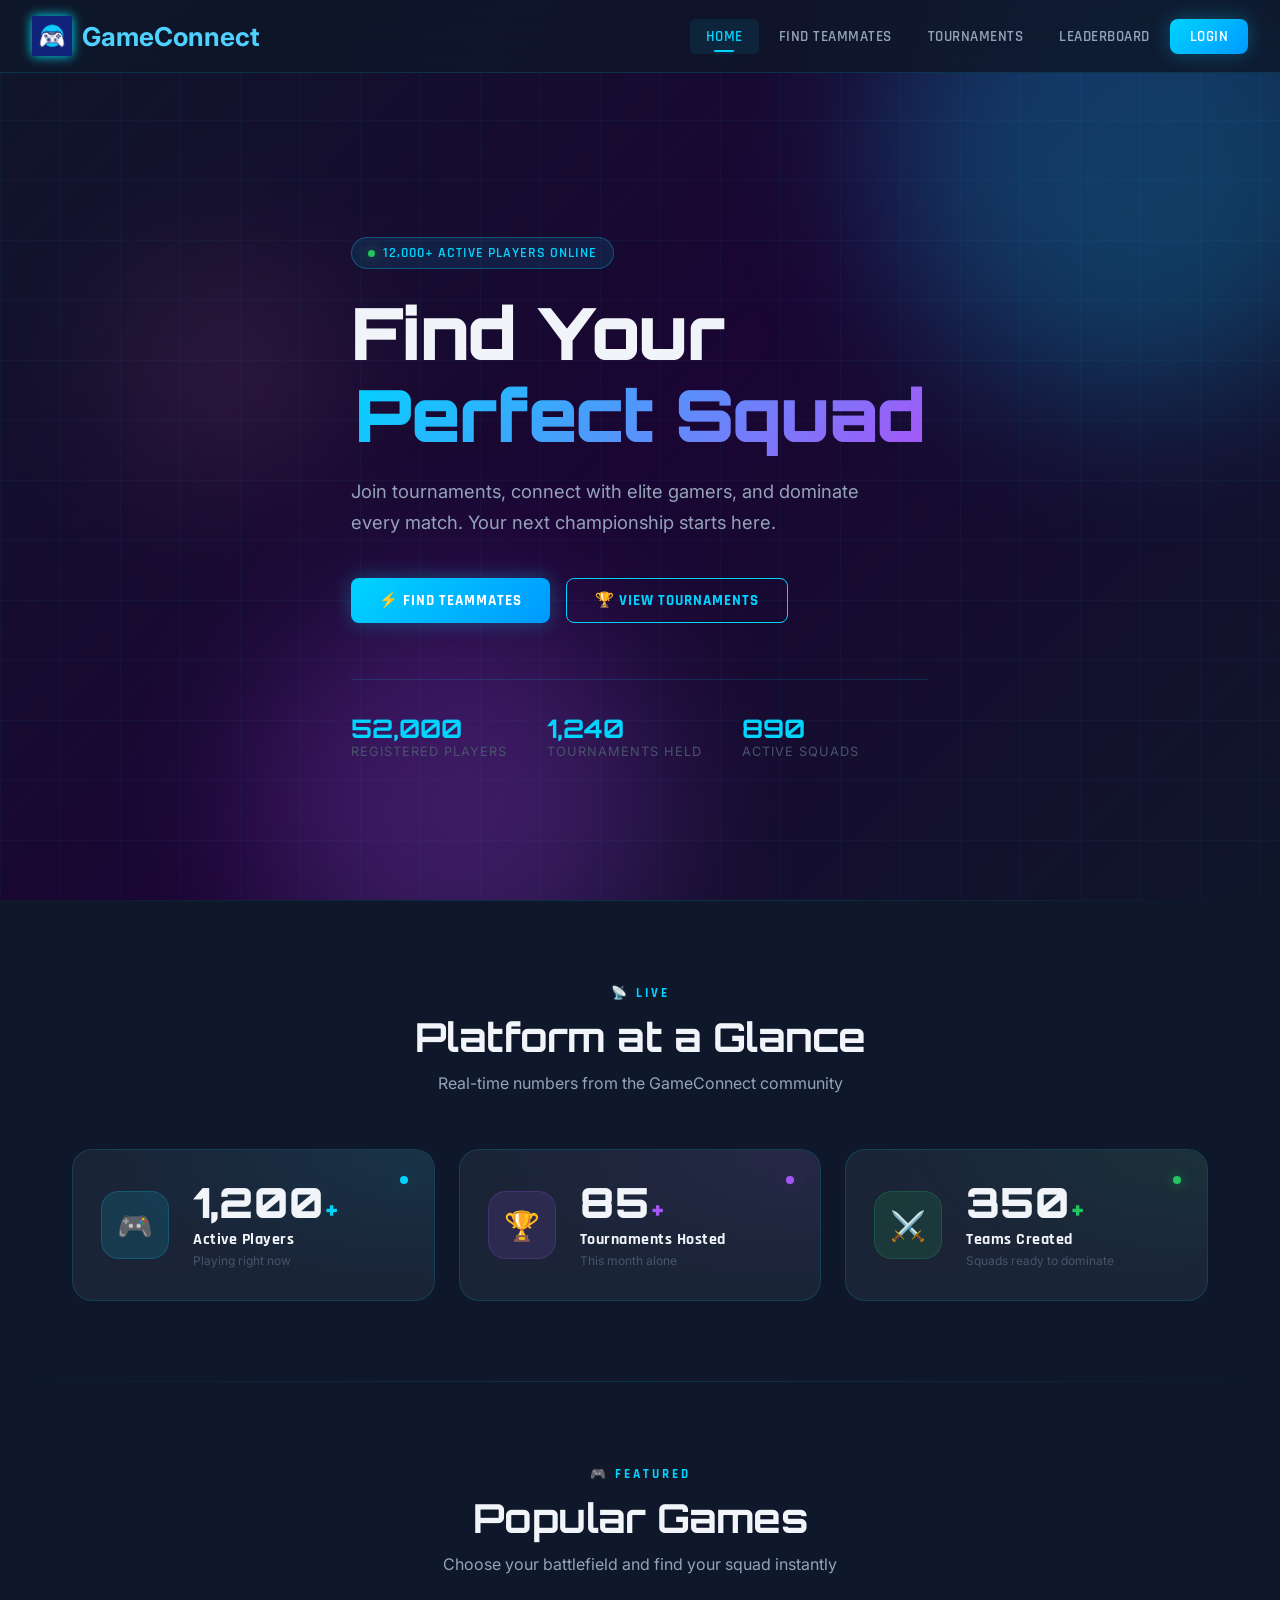
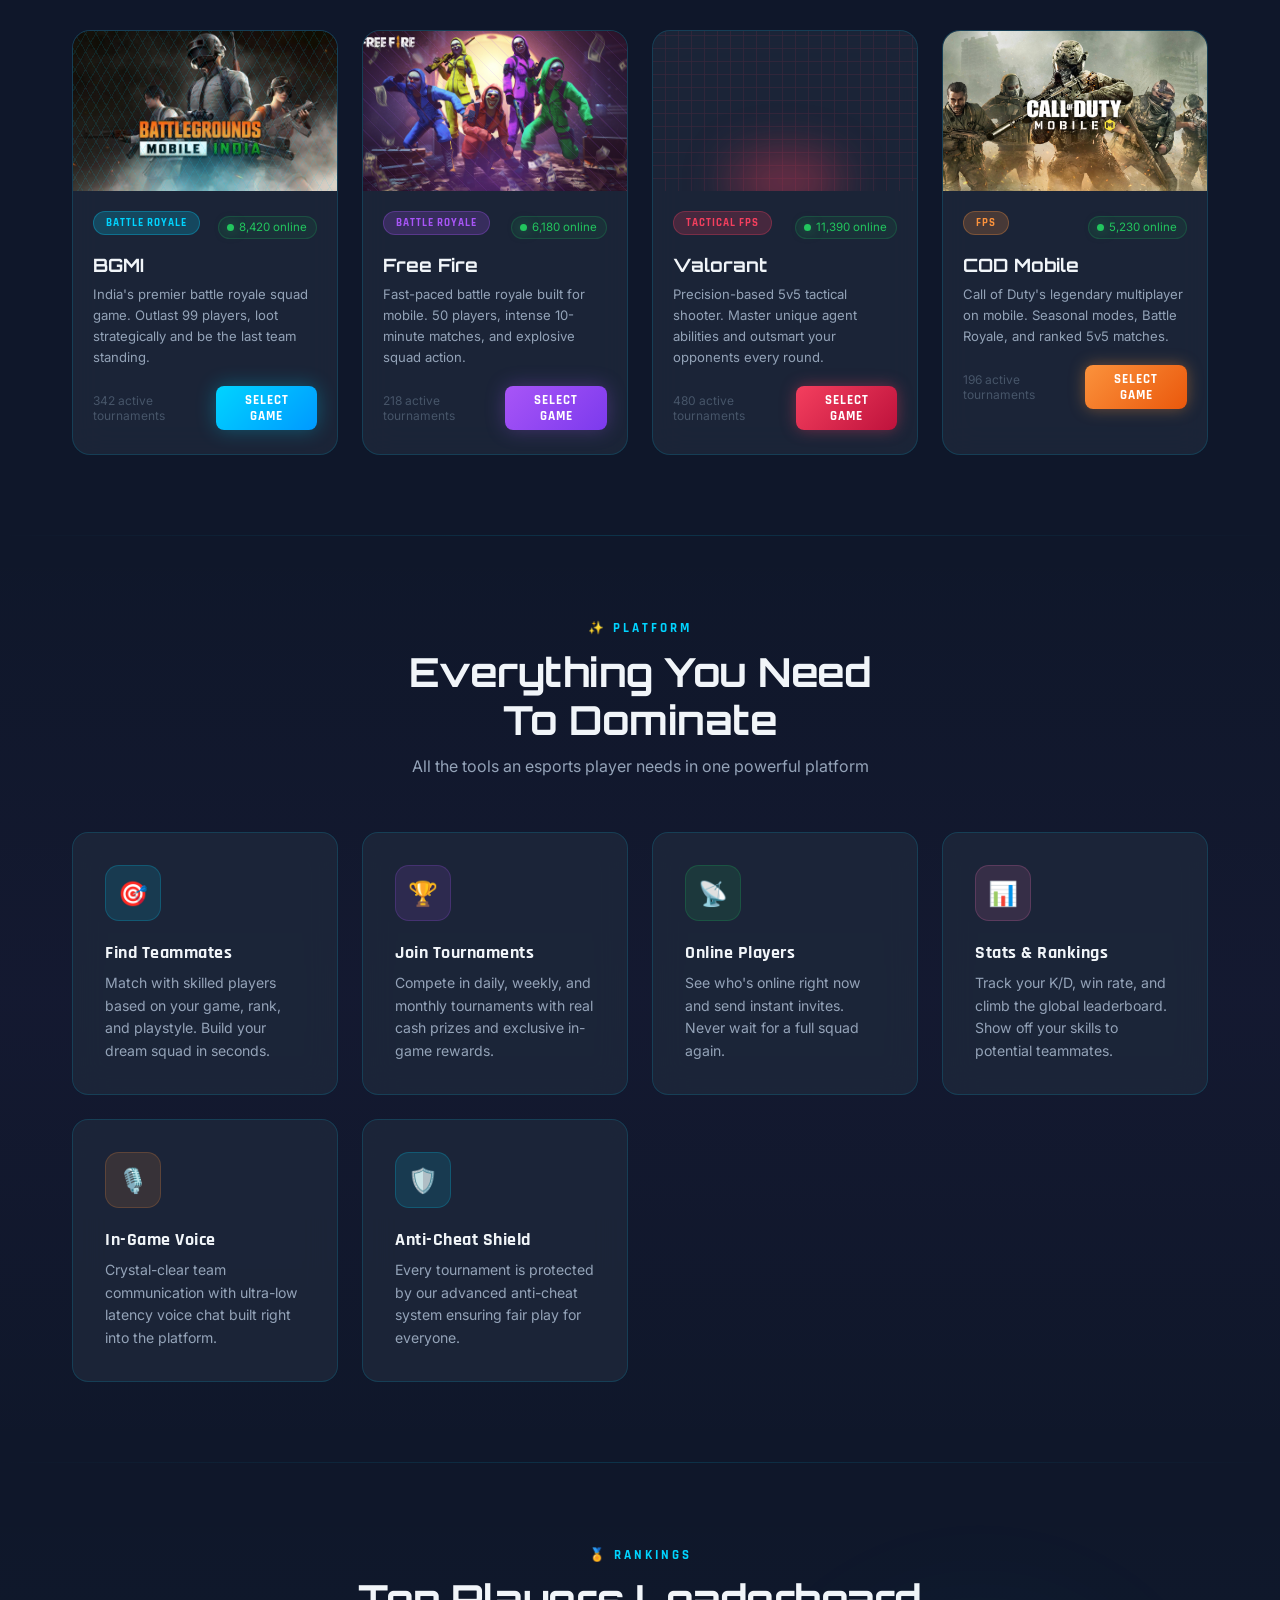
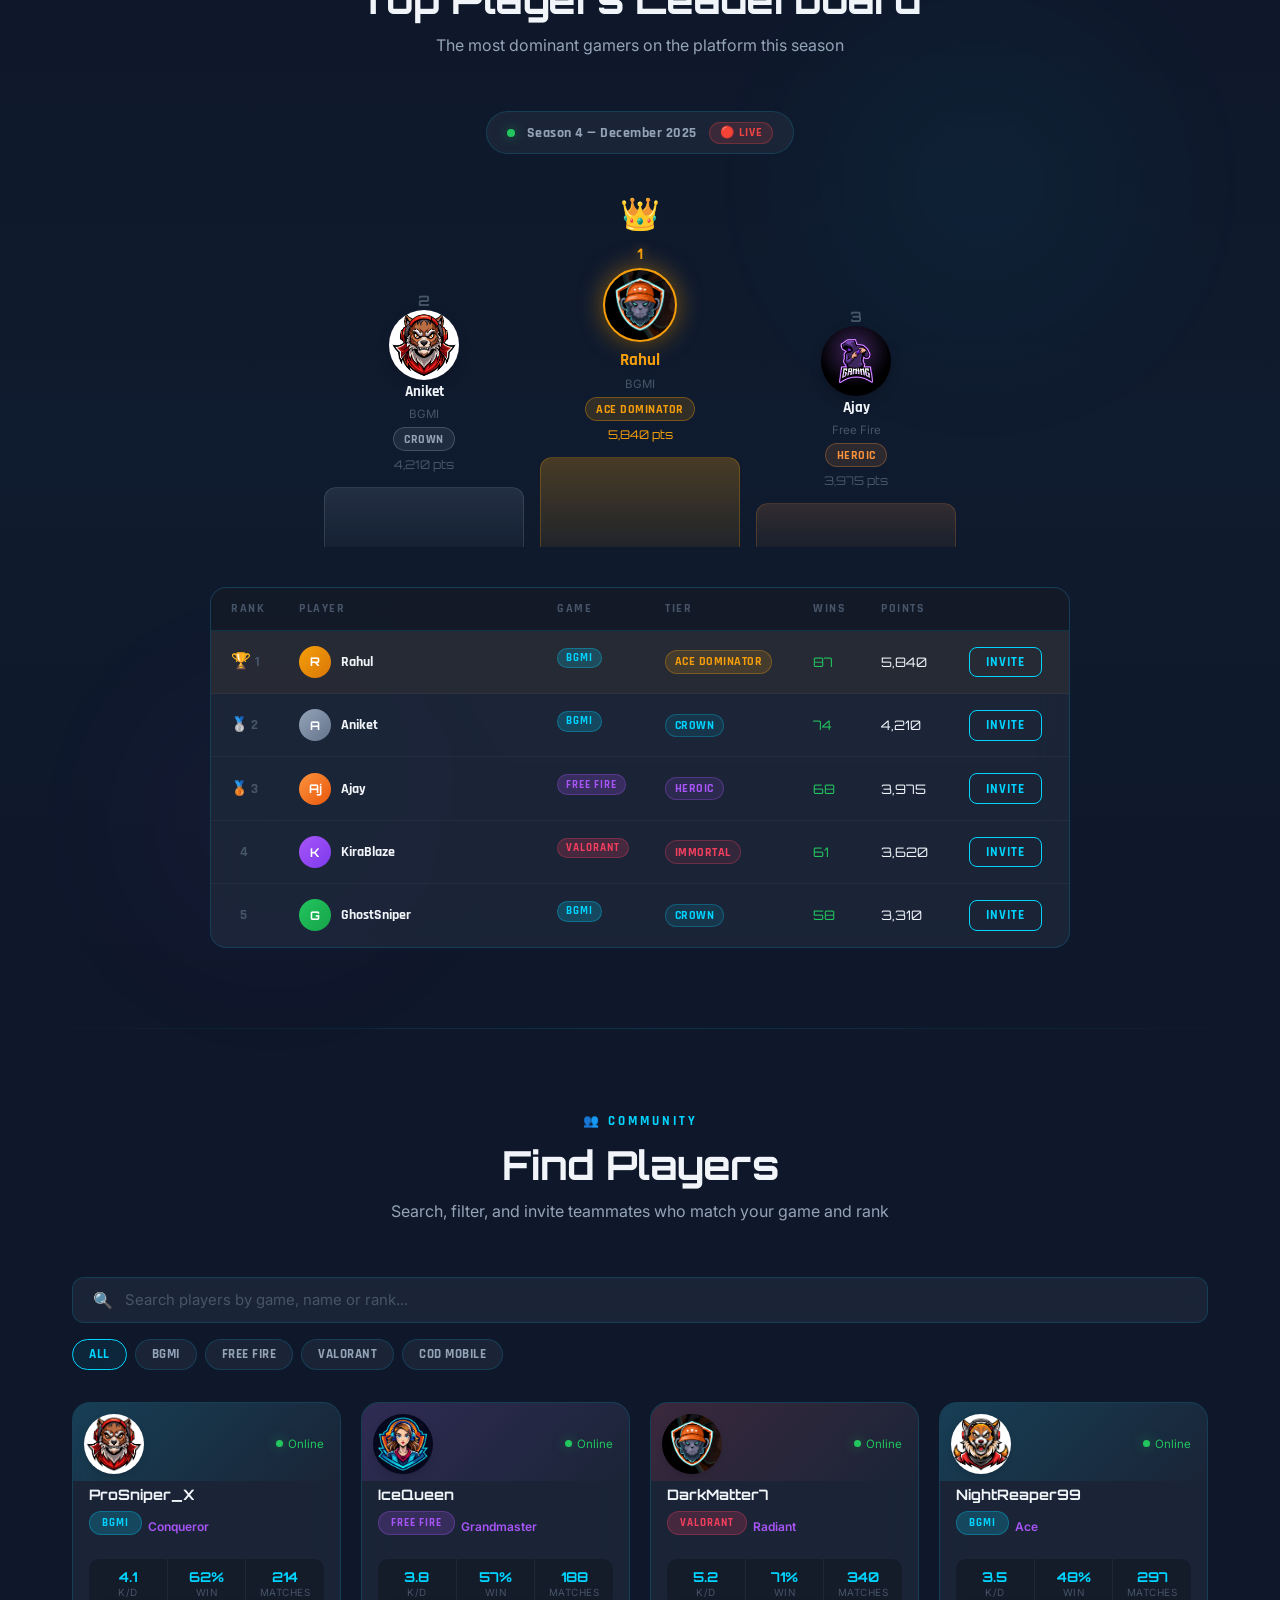
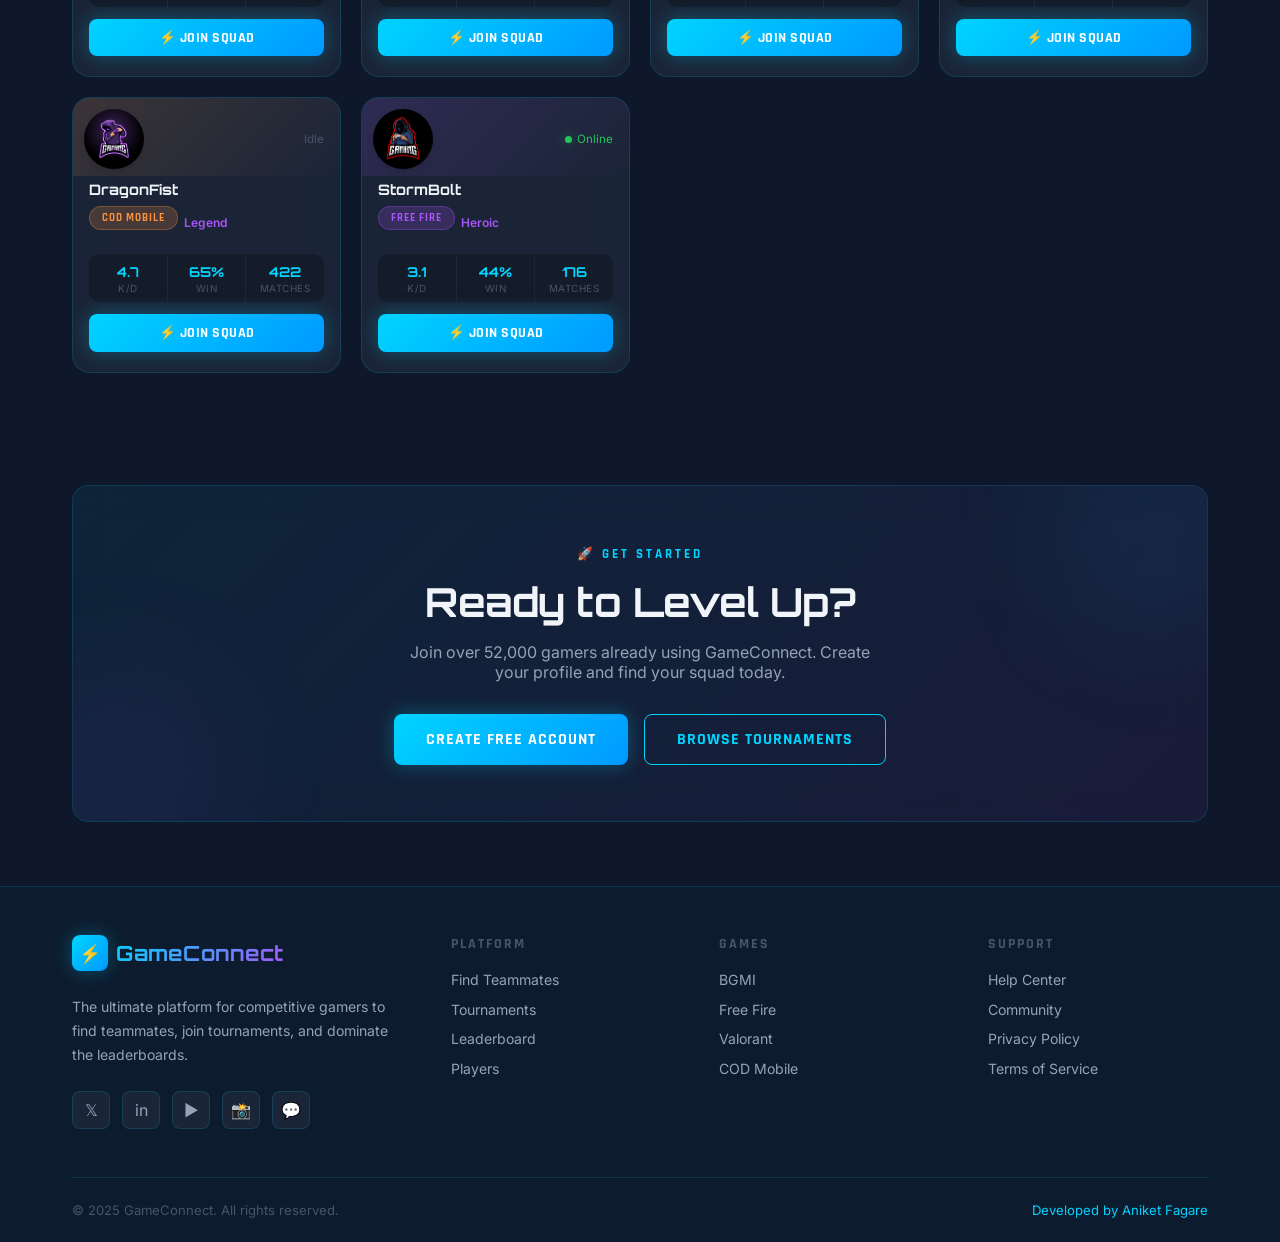
==== index.html @ fb3c19fd "Change FileStructure" ====
<!DOCTYPE html>
<html lang="en">

<head>
    <meta charset="UTF-8" />
    <meta name="viewport" content="width=device-width, initial-scale=1.0" />
    <title>GameConnect</title>
    <link rel="stylesheet" href="Frontend/css/style.css" />
    <link rel="icon" type="image/jpg" href="Frontend/images/logo.jpg">
</head>

<body>

    <!-- navbar -->
    <nav class="navbar">
        <a href="index.html" class="nav-logo">
            <div class="brand">
                <img src="Frontend/images/logo.jpg" alt="GameConnect Logo" class="logo">
                <h1>GameConnect</h1>
            </div>
        </a>
        <ul class="nav-links">
            <li><a href="Frontend/index.html" class="active">Home</a></li>
            <li><a href="Frontend/dashboard.html">Find Teammates</a></li>
            <li><a href="Frontend/tournaments.html">Tournaments</a></li>
            <li><a href="#leaderboard">Leaderboard</a></li>
            <li><a href="Frontend/profile.html" class="btn-login">Login</a></li>
        </ul>
        <div class="hamburger"
            onclick="this.classList.toggle('active'); document.querySelector('.nav-links').classList.toggle('open')">
            <span></span><span></span><span></span>
        </div>
    </nav>

    <!-- hero section -->
    <section class="hero">
        <div class="hero-bg">
            <div class="hero-grid"></div>
            <div class="hero-orb hero-orb-1"></div>
            <div class="hero-orb hero-orb-2"></div>
            <div class="hero-orb hero-orb-3"></div>
        </div>
        <div class="container hero-container" style="padding-top:6rem">
            <div class="hero-content">
                <div class="hero-badge"><span class="badge-dot"></span>12,000+ Active Players Online</div>
                <h1>Find Your<span class="highlight">Perfect Squad</span></h1>
                <p>Join tournaments, connect with elite gamers, and dominate every match. Your next championship starts
                    here.</p>
                <div class="hero-cta">
                    <a href="Frontend/dashboard.html" class="btn btn-primary">⚡ Find Teammates</a>
                    <a href="Frontend/tournaments.html" class="btn btn-secondary">🏆 View Tournaments</a>
                </div>
                <div class="hero-stats">
                    <div>
                        <div class="hero-stat-num" data-count="52000">0</div>
                        <div class="hero-stat-label">Registered Players</div>
                    </div>
                    <div>
                        <div class="hero-stat-num" data-count="1240">0</div>
                        <div class="hero-stat-label">Tournaments Held</div>
                    </div>
                    <div>
                        <div class="hero-stat-num" data-count="890">0</div>
                        <div class="hero-stat-label">Active Squads</div>
                    </div>
                </div>
            </div>
        </div>
    </section>

    <div class="section-divider"></div>

    <!-- live stats -->
    <section class="section live-stats-section">
        <div class="container">
            <div class="section-header">
                <div class="section-tag">📡 Live</div>
                <h2 class="section-title">Platform at a Glance</h2>
                <p class="section-subtitle">Real-time numbers from the GameConnect community</p>
            </div>
            <div class="live-stats-grid">

                <div class="live-stat-card glass-card">
                    <div class="live-stat-bg live-stat-bg-blue"></div>
                    <div class="live-stat-inner">
                        <div class="live-stat-icon-wrap icon-blue"><span class="live-stat-icon">🎮</span></div>
                        <div class="live-stat-content">
                            <div class="live-stat-number"><span class="live-stat-count" data-count="1200">0</span><span
                                    class="live-stat-plus">+</span></div>
                            <div class="live-stat-label">Active Players</div>
                            <div class="live-stat-sub">Playing right now</div>
                        </div>
                        <div class="live-stat-pulse"><span class="pulse-ring"></span><span
                                class="pulse-dot-blue"></span></div>
                    </div>
                </div>

                <div class="live-stat-card glass-card">
                    <div class="live-stat-bg live-stat-bg-purple"></div>
                    <div class="live-stat-inner">
                        <div class="live-stat-icon-wrap icon-purple"><span class="live-stat-icon">🏆</span></div>
                        <div class="live-stat-content">
                            <div class="live-stat-number"><span class="live-stat-count" data-count="85">0</span><span
                                    class="live-stat-plus">+</span></div>
                            <div class="live-stat-label">Tournaments Hosted</div>
                            <div class="live-stat-sub">This month alone</div>
                        </div>
                        <div class="live-stat-pulse"><span class="pulse-ring pulse-ring-purple"></span><span
                                class="pulse-dot-purple"></span></div>
                    </div>
                </div>

                <div class="live-stat-card glass-card">
                    <div class="live-stat-bg live-stat-bg-green"></div>
                    <div class="live-stat-inner">
                        <div class="live-stat-icon-wrap icon-green"><span class="live-stat-icon">⚔️</span></div>
                        <div class="live-stat-content">
                            <div class="live-stat-number"><span class="live-stat-count" data-count="350">0</span><span
                                    class="live-stat-plus">+</span></div>
                            <div class="live-stat-label">Teams Created</div>
                            <div class="live-stat-sub">Squads ready to dominate</div>
                        </div>
                        <div class="live-stat-pulse"><span class="pulse-ring pulse-ring-green"></span><span
                                class="pulse-dot-green"></span></div>
                    </div>
                </div>

            </div>
        </div>
    </section>

    <div class="section-divider"></div>

    <!-- games -->
    <section class="section" id="games">
        <div class="container">
            <div class="section-header">
                <div class="section-tag">🎮 Featured</div>
                <h2 class="section-title">Popular Games</h2>
                <p class="section-subtitle">Choose your battlefield and find your squad instantly</p>
            </div>
            <div class="games-grid-v2">

                <div class="game-card-v2" data-game="bgmi">
                    <div class="game-card-v2-img"
                        style="background-image:url('Frontend/images/bgmi.jpg'); background-size:cover; background-position:center;">
                        <div class="game-card-v2-pattern bgmi-pattern"></div>
                        <div class="game-card-v2-glow glow-blue"></div>
                    </div>
                    <div class="game-card-v2-body">
                        <div class="game-card-v2-top">
                            <span class="game-badge badge-blue">Battle Royale</span>
                            <span class="game-online-pill"><span class="online-dot"></span> 8,420 online</span>
                        </div>
                        <h3 class="game-card-v2-title">BGMI</h3>
                        <p class="game-card-v2-desc">India's premier battle royale squad game. Outlast 99 players, loot
                            strategically and be the last team standing.</p>
                        <div class="game-card-v2-footer">
                            <span class="game-card-v2-meta">342 active tournaments</span>
                            <button class="btn btn-primary btn-sm" onclick="selectGame('BGMI','🎯')">Select
                                Game</button>
                        </div>
                    </div>
                </div>

                <div class="game-card-v2" data-game="freefire">
                    <div class="game-card-v2-img"
                        style="background-image:url('Frontend/images/freefire.jpg'); background-size:cover; background-position:center;">
                        <div class="game-card-v2-pattern ff-pattern"></div>
                        <div class="game-card-v2-glow glow-purple"></div>
                    </div>
                    <div class="game-card-v2-body">
                        <div class="game-card-v2-top">
                            <span class="game-badge badge-purple">Battle Royale</span>
                            <span class="game-online-pill"><span class="online-dot"></span> 6,180 online</span>
                        </div>
                        <h3 class="game-card-v2-title">Free Fire</h3>
                        <p class="game-card-v2-desc">Fast-paced battle royale built for mobile. 50 players, intense
                            10-minute matches, and explosive squad action.</p>
                        <div class="game-card-v2-footer">
                            <span class="game-card-v2-meta">218 active tournaments</span>
                            <button class="btn btn-purple btn-sm" onclick="selectGame('Free Fire','🔥')">Select
                                Game</button>
                        </div>
                    </div>
                </div>

                <div class="game-card-v2" data-game="valorant">
                    <div class="game-card-v2-img"
                        style="background-image:url('Frontend/images/valorant.jpg'); background-size:cover; background-position:center;">
                        <div class="game-card-v2-pattern val-pattern"></div>
                        <div class="game-card-v2-glow glow-red"></div>
                    </div>
                    <div class="game-card-v2-body">
                        <div class="game-card-v2-top">
                            <span class="game-badge badge-red">Tactical FPS</span>
                            <span class="game-online-pill"><span class="online-dot"></span> 11,390 online</span>
                        </div>
                        <h3 class="game-card-v2-title">Valorant</h3>
                        <p class="game-card-v2-desc">Precision-based 5v5 tactical shooter. Master unique agent abilities
                            and outsmart your opponents every round.</p>
                        <div class="game-card-v2-footer">
                            <span class="game-card-v2-meta">480 active tournaments</span>
                            <button class="btn btn-sm"
                                style="background:linear-gradient(135deg,#f43f5e,#be123c);color:#fff;box-shadow:0 0 16px rgba(244,63,94,0.4)"
                                onclick="selectGame('Valorant','⚡')">Select Game</button>
                        </div>
                    </div>
                </div>

                <div class="game-card-v2" data-game="codm">
                    <div class="game-card-v2-img"
                        style="background-image:url('Frontend/images/codm.jpg'); background-size:cover; background-position:center;">
                        <div class="game-card-v2-pattern cod-pattern"></div>
                        <div class="game-card-v2-glow glow-orange"></div>
                    </div>
                    <div class="game-card-v2-body">
                        <div class="game-card-v2-top">
                            <span class="game-badge badge-orange">FPS</span>
                            <span class="game-online-pill"><span class="online-dot"></span> 5,230 online</span>
                        </div>
                        <h3 class="game-card-v2-title">COD Mobile</h3>
                        <p class="game-card-v2-desc">Call of Duty's legendary multiplayer on mobile. Seasonal modes,
                            Battle Royale, and ranked 5v5 matches.</p>
                        <div class="game-card-v2-footer">
                            <span class="game-card-v2-meta">196 active tournaments</span>
                            <button class="btn btn-sm"
                                style="background:linear-gradient(135deg,#fb923c,#ea580c);color:#fff;box-shadow:0 0 16px rgba(251,146,60,0.4)"
                                onclick="selectGame('COD Mobile','💥')">Select Game</button>
                        </div>
                    </div>
                </div>

            </div>
        </div>
    </section>

    <div class="section-divider"></div>

    <!-- features -->
    <section class="section" style="background:linear-gradient(180deg,transparent,rgba(168,85,247,0.03),transparent)">
        <div class="container">
            <div class="section-header">
                <div class="section-tag">✨ Platform</div>
                <h2 class="section-title">Everything You Need<br>To Dominate</h2>
                <p class="section-subtitle">All the tools an esports player needs in one powerful platform</p>
            </div>
            <div class="features-grid">
                <div class="glass-card feature-card">
                    <div class="feature-icon icon-blue">🎯</div>
                    <h3>Find Teammates</h3>
                    <p>Match with skilled players based on your game, rank, and playstyle. Build your dream squad in
                        seconds.</p>
                </div>
                <div class="glass-card feature-card">
                    <div class="feature-icon icon-purple">🏆</div>
                    <h3>Join Tournaments</h3>
                    <p>Compete in daily, weekly, and monthly tournaments with real cash prizes and exclusive in-game
                        rewards.</p>
                </div>
                <div class="glass-card feature-card">
                    <div class="feature-icon icon-green">📡</div>
                    <h3>Online Players</h3>
                    <p>See who's online right now and send instant invites. Never wait for a full squad again.</p>
                </div>
                <div class="glass-card feature-card">
                    <div class="feature-icon icon-pink">📊</div>
                    <h3>Stats & Rankings</h3>
                    <p>Track your K/D, win rate, and climb the global leaderboard. Show off your skills to potential
                        teammates.</p>
                </div>
                <div class="glass-card feature-card">
                    <div class="feature-icon icon-orange">🎙️</div>
                    <h3>In-Game Voice</h3>
                    <p>Crystal-clear team communication with ultra-low latency voice chat built right into the platform.
                    </p>
                </div>
                <div class="glass-card feature-card">
                    <div class="feature-icon icon-blue">🛡️</div>
                    <h3>Anti-Cheat Shield</h3>
                    <p>Every tournament is protected by our advanced anti-cheat system ensuring fair play for everyone.
                    </p>
                </div>
            </div>
        </div>
    </section>

    <div class="section-divider"></div>

    <!-- leaderboard-->
    <section class="section leaderboard-section" id="leaderboard">
        <div class="container">
            <div class="section-header">
                <div class="section-tag">🏅 Rankings</div>
                <h2 class="section-title">Top Players Leaderboard</h2>
                <p class="section-subtitle">The most dominant gamers on the platform this season</p>
            </div>

            <div class="leaderboard-wrap">
                <div class="lb-orb lb-orb-1"></div>
                <div class="lb-orb lb-orb-2"></div>

                <div class="lb-season-bar">
                    <span class="lb-season-dot"></span>
                    <span>Season 4 — December 2025</span>
                    <span class="lb-live-tag">🔴 LIVE</span>
                </div>

                <!-- podium -->
                <div class="lb-podium">
                    <div class="lb-podium-player lb-podium-2">
                        <div class="lb-podium-rank">2</div>
                        <div class="lb-podium-avatar">
                            <img src="Frontend/images/player1.jpg" alt="player">
                        </div>
                        <div class="lb-podium-name">Aniket</div>
                        <div class="lb-podium-game">BGMI</div>
                        <div class="lb-podium-badge lb-badge-silver">Crown</div>
                        <div class="lb-podium-pts">4,210 pts</div>
                        <div class="lb-podium-block lb-block-2"></div>
                    </div>
                    <div class="lb-podium-player lb-podium-1">
                        <div class="lb-champion-crown">👑</div>
                        <div class="lb-podium-rank lb-rank-gold">1</div>
                        <div class="lb-podium-avatar lb-avatar-gold">
                            <img src="Frontend/images/player3.jpg" alt="player">
                        </div>
                        <div class="lb-podium-name lb-name-gold">Rahul</div>
                        <div class="lb-podium-game">BGMI</div>
                        <div class="lb-podium-badge lb-badge-gold">Ace Dominator</div>
                        <div class="lb-podium-pts lb-pts-gold">5,840 pts</div>
                        <div class="lb-podium-block lb-block-1"></div>
                    </div>
                    <div class="lb-podium-player lb-podium-3">
                        <div class="lb-podium-rank">3</div>
                        <div class="lb-podium-avatar">
                            <img src="Frontend/images/player5.jpg" alt="player">
                        </div>
                        <div class="lb-podium-name">Ajay</div>
                        <div class="lb-podium-game">Free Fire</div>
                        <div class="lb-podium-badge lb-badge-bronze">Heroic</div>
                        <div class="lb-podium-pts">3,975 pts</div>
                        <div class="lb-podium-block lb-block-3"></div>
                    </div>
                </div>

                <!-- table -->
                <div class="lb-table-wrap glass-card">
                    <div class="lb-table-header">
                        <span>Rank</span><span>Player</span><span>Game</span><span>Tier</span><span>Wins</span><span>Points</span><span></span>
                    </div>
                    <div class="lb-row lb-row-gold">
                        <span class="lb-row-rank"><span class="lb-trophy">🏆</span>1</span>
                        <span class="lb-row-player">
                            <div class="lb-row-avatar" style="background:linear-gradient(135deg,#f59e0b,#d97706)">R
                            </div><span class="lb-row-name">Rahul</span>
                        </span>
                        <span class="lb-row-game"><span class="game-badge badge-blue"
                                style="font-size:0.68rem;padding:0.15rem 0.5rem">BGMI</span></span>
                        <span><span class="lb-tier-badge lb-tier-ace">Ace Dominator</span></span>
                        <span class="lb-row-wins">87</span>
                        <span class="lb-row-pts">5,840</span>
                        <span><button class="btn btn-sm btn-secondary"
                                onclick="openSquadModal('Rahul','BGMI')">Invite</button></span>
                    </div>
                    <div class="lb-row">
                        <span class="lb-row-rank">🥈 2</span>
                        <span class="lb-row-player">
                            <div class="lb-row-avatar" style="background:linear-gradient(135deg,#94a3b8,#64748b)">A
                            </div><span class="lb-row-name">Aniket</span>
                        </span>
                        <span class="lb-row-game"><span class="game-badge badge-blue"
                                style="font-size:0.68rem;padding:0.15rem 0.5rem">BGMI</span></span>
                        <span><span class="lb-tier-badge lb-tier-crown">Crown</span></span>
                        <span class="lb-row-wins">74</span>
                        <span class="lb-row-pts">4,210</span>
                        <span><button class="btn btn-sm btn-secondary"
                                onclick="openSquadModal('Aniket','BGMI')">Invite</button></span>
                    </div>
                    <div class="lb-row">
                        <span class="lb-row-rank">🥉 3</span>
                        <span class="lb-row-player">
                            <div class="lb-row-avatar" style="background:linear-gradient(135deg,#fb923c,#ea580c)">Aj
                            </div><span class="lb-row-name">Ajay</span>
                        </span>
                        <span class="lb-row-game"><span class="game-badge badge-purple"
                                style="font-size:0.68rem;padding:0.15rem 0.5rem">Free Fire</span></span>
                        <span><span class="lb-tier-badge lb-tier-heroic">Heroic</span></span>
                        <span class="lb-row-wins">68</span>
                        <span class="lb-row-pts">3,975</span>
                        <span><button class="btn btn-sm btn-secondary"
                                onclick="openSquadModal('Ajay','Free Fire')">Invite</button></span>
                    </div>
                    <div class="lb-row">
                        <span class="lb-row-rank">&nbsp;&nbsp;&nbsp;4</span>
                        <span class="lb-row-player">
                            <div class="lb-row-avatar" style="background:linear-gradient(135deg,#a855f7,#7c3aed)">K
                            </div><span class="lb-row-name">KiraBlaze</span>
                        </span>
                        <span class="lb-row-game"><span class="game-badge badge-red"
                                style="font-size:0.68rem;padding:0.15rem 0.5rem">Valorant</span></span>
                        <span><span class="lb-tier-badge lb-tier-immortal">Immortal</span></span>
                        <span class="lb-row-wins">61</span>
                        <span class="lb-row-pts">3,620</span>
                        <span><button class="btn btn-sm btn-secondary"
                                onclick="openSquadModal('KiraBlaze','Valorant')">Invite</button></span>
                    </div>
                    <div class="lb-row">
                        <span class="lb-row-rank">&nbsp;&nbsp;&nbsp;5</span>
                        <span class="lb-row-player">
                            <div class="lb-row-avatar" style="background:linear-gradient(135deg,#22c55e,#16a34a)">G
                            </div><span class="lb-row-name">GhostSniper</span>
                        </span>
                        <span class="lb-row-game"><span class="game-badge badge-blue"
                                style="font-size:0.68rem;padding:0.15rem 0.5rem">BGMI</span></span>
                        <span><span class="lb-tier-badge lb-tier-crown">Crown</span></span>
                        <span class="lb-row-wins">58</span>
                        <span class="lb-row-pts">3,310</span>
                        <span><button class="btn btn-sm btn-secondary"
                                onclick="openSquadModal('GhostSniper','BGMI')">Invite</button></span>
                    </div>
                </div>
            </div>
        </div>
    </section>

    <div class="section-divider"></div>

    <!-- players -->
    <section class="section" id="players">
        <div class="container">
            <div class="section-header">
                <div class="section-tag">👥 Community</div>
                <h2 class="section-title">Find Players</h2>
                <p class="section-subtitle">Search, filter, and invite teammates who match your game and rank</p>
            </div>

            <!-- search bar -->
            <div class="player-search-wrap">
                <div class="player-search-bar">
                    <span class="search-icon">🔍</span>
                    <input type="text" id="playerSearchInput" class="player-search-input"
                        placeholder="Search players by game, name or rank..." oninput="filterPlayers(this.value)" />
                    <button class="search-clear-btn" id="searchClear" onclick="clearSearch()"
                        style="display:none">✕</button>
                </div>
                <div class="search-filter-pills">
                    <button class="pill-btn pill-active" onclick="filterByGame('all',this)">All</button>
                    <button class="pill-btn" onclick="filterByGame('bgmi',this)">BGMI</button>
                    <button class="pill-btn" onclick="filterByGame('freefire',this)">Free Fire</button>
                    <button class="pill-btn" onclick="filterByGame('valorant',this)">Valorant</button>
                    <button class="pill-btn" onclick="filterByGame('codm',this)">COD Mobile</button>
                </div>
            </div>

            <!-- player cards -->
            <div class="player-cards-grid" id="playerCardsGrid">

                <div class="player-full-card glass-card" data-game="bgmi" data-name="prosniper_x" data-rank="conqueror">
                    <div class="pfc-header" style="background:linear-gradient(135deg,rgba(0,212,255,0.15),transparent)">
                        <div class="pfc-avatar">
                            <img src="Frontend/images/player1.jpg" alt="player">
                        </div>
                        <div class="pfc-status online-status"><span class="online-dot-sm"></span>Online</div>
                    </div>
                    <div class="pfc-body">
                        <div class="pfc-name">ProSniper_X</div>
                        <div class="pfc-sub"><span class="game-badge badge-blue"
                                style="font-size:0.7rem">BGMI</span><span class="pfc-rank">Conqueror</span></div>
                        <div class="pfc-stats">
                            <div class="pfc-stat">
                                <div class="pfc-stat-n">4.1</div>
                                <div class="pfc-stat-l">K/D</div>
                            </div>
                            <div class="pfc-stat">
                                <div class="pfc-stat-n">62%</div>
                                <div class="pfc-stat-l">Win</div>
                            </div>
                            <div class="pfc-stat">
                                <div class="pfc-stat-n">214</div>
                                <div class="pfc-stat-l">Matches</div>
                            </div>
                        </div>
                        <button class="btn btn-primary pfc-invite-btn" onclick="showToast()">
                            ⚡ Join Squad
                        </button>
                    </div>
                </div>

                <div class="player-full-card glass-card" data-game="freefire" data-name="icequeen"
                    data-rank="grandmaster">
                    <div class="pfc-header"
                        style="background:linear-gradient(135deg,rgba(168,85,247,0.15),transparent)">
                        <div class="pfc-avatar">
                            <img src="Frontend/images/player4.jpg" alt="player">
                        </div>
                        <div class="pfc-status online-status"><span class="online-dot-sm"></span>Online</div>
                    </div>
                    <div class="pfc-body">
                        <div class="pfc-name">IceQueen</div>
                        <div class="pfc-sub"><span class="game-badge badge-purple" style="font-size:0.7rem">Free
                                Fire</span><span class="pfc-rank">Grandmaster</span></div>
                        <div class="pfc-stats">
                            <div class="pfc-stat">
                                <div class="pfc-stat-n">3.8</div>
                                <div class="pfc-stat-l">K/D</div>
                            </div>
                            <div class="pfc-stat">
                                <div class="pfc-stat-n">57%</div>
                                <div class="pfc-stat-l">Win</div>
                            </div>
                            <div class="pfc-stat">
                                <div class="pfc-stat-n">188</div>
                                <div class="pfc-stat-l">Matches</div>
                            </div>
                        </div>
                        <button class="btn btn-primary pfc-invite-btn" onclick="showToast()">
                            ⚡ Join Squad
                        </button>
                    </div>
                </div>

                <div class="player-full-card glass-card" data-game="valorant" data-name="darkmatter7"
                    data-rank="radiant">
                    <div class="pfc-header" style="background:linear-gradient(135deg,rgba(244,63,94,0.15),transparent)">
                        <div class="pfc-avatar">
                            <img src="Frontend/images/player3.jpg" alt="player">
                        </div>
                        <div class="pfc-status online-status"><span class="online-dot-sm"></span>Online</div>
                    </div>
                    <div class="pfc-body">
                        <div class="pfc-name">DarkMatter7</div>
                        <div class="pfc-sub"><span class="game-badge badge-red"
                                style="font-size:0.7rem">Valorant</span><span class="pfc-rank">Radiant</span></div>
                        <div class="pfc-stats">
                            <div class="pfc-stat">
                                <div class="pfc-stat-n">5.2</div>
                                <div class="pfc-stat-l">K/D</div>
                            </div>
                            <div class="pfc-stat">
                                <div class="pfc-stat-n">71%</div>
                                <div class="pfc-stat-l">Win</div>
                            </div>
                            <div class="pfc-stat">
                                <div class="pfc-stat-n">340</div>
                                <div class="pfc-stat-l">Matches</div>
                            </div>
                        </div>
                        <button class="btn btn-primary pfc-invite-btn" onclick="showToast()">
                            ⚡ Join Squad
                        </button>
                    </div>
                </div>

                <div class="player-full-card glass-card" data-game="bgmi" data-name="nightreaper99" data-rank="ace">
                    <div class="pfc-header" style="background:linear-gradient(135deg,rgba(0,212,255,0.15),transparent)">
                        <div class="pfc-avatar">
                            <img src="Frontend/images/player2.jpg" alt="player">
                        </div>
                        <div class="pfc-status online-status"><span class="online-dot-sm"></span>Online</div>
                    </div>
                    <div class="pfc-body">
                        <div class="pfc-name">NightReaper99</div>
                        <div class="pfc-sub"><span class="game-badge badge-blue"
                                style="font-size:0.7rem">BGMI</span><span class="pfc-rank">Ace</span></div>
                        <div class="pfc-stats">
                            <div class="pfc-stat">
                                <div class="pfc-stat-n">3.5</div>
                                <div class="pfc-stat-l">K/D</div>
                            </div>
                            <div class="pfc-stat">
                                <div class="pfc-stat-n">48%</div>
                                <div class="pfc-stat-l">Win</div>
                            </div>
                            <div class="pfc-stat">
                                <div class="pfc-stat-n">297</div>
                                <div class="pfc-stat-l">Matches</div>
                            </div>
                        </div>
                        <button class="btn btn-primary pfc-invite-btn" onclick="showToast()">
                            ⚡ Join Squad
                        </button>
                    </div>
                </div>

                <div class="player-full-card glass-card" data-game="codm" data-name="dragonfist" data-rank="legend">
                    <div class="pfc-header"
                        style="background:linear-gradient(135deg,rgba(251,146,60,0.15),transparent)">
                        <div class="pfc-avatar">
                            <img src="Frontend/images/player5.jpg" alt="player">
                        </div>
                        <div class="pfc-status" style="color:var(--text-muted);font-size:0.72rem">Idle</div>
                    </div>
                    <div class="pfc-body">
                        <div class="pfc-name">DragonFist</div>
                        <div class="pfc-sub"><span class="game-badge badge-orange" style="font-size:0.7rem">COD
                                Mobile</span><span class="pfc-rank">Legend</span></div>
                        <div class="pfc-stats">
                            <div class="pfc-stat">
                                <div class="pfc-stat-n">4.7</div>
                                <div class="pfc-stat-l">K/D</div>
                            </div>
                            <div class="pfc-stat">
                                <div class="pfc-stat-n">65%</div>
                                <div class="pfc-stat-l">Win</div>
                            </div>
                            <div class="pfc-stat">
                                <div class="pfc-stat-n">422</div>
                                <div class="pfc-stat-l">Matches</div>
                            </div>
                        </div>
                        <button class="btn btn-primary pfc-invite-btn" onclick="showToast()">
                            ⚡ Join Squad
                        </button>
                    </div>
                </div>

                <div class="player-full-card glass-card" data-game="freefire" data-name="stormbolt" data-rank="heroic">
                    <div class="pfc-header"
                        style="background:linear-gradient(135deg,rgba(168,85,247,0.15),transparent)">
                        <div class="pfc-avatar">
                            <img src="Frontend/images/player6.jpg" alt="player">
                        </div>
                        <div class="pfc-status online-status"><span class="online-dot-sm"></span>Online</div>
                    </div>
                    <div class="pfc-body">
                        <div class="pfc-name">StormBolt</div>
                        <div class="pfc-sub"><span class="game-badge badge-purple" style="font-size:0.7rem">Free
                                Fire</span><span class="pfc-rank">Heroic</span></div>
                        <div class="pfc-stats">
                            <div class="pfc-stat">
                                <div class="pfc-stat-n">3.1</div>
                                <div class="pfc-stat-l">K/D</div>
                            </div>
                            <div class="pfc-stat">
                                <div class="pfc-stat-n">44%</div>
                                <div class="pfc-stat-l">Win</div>
                            </div>
                            <div class="pfc-stat">
                                <div class="pfc-stat-n">176</div>
                                <div class="pfc-stat-l">Matches</div>
                            </div>
                        </div>
                        <button class="btn btn-primary pfc-invite-btn" onclick="showToast()">
                            ⚡ Join Squad
                        </button>
                    </div>
                </div>

            </div>

            <div class="no-results" id="noResults" style="display:none">
                <div style="font-size:2.5rem;margin-bottom:0.75rem">🔍</div>
                <div
                    style="font-family:'Rajdhani',sans-serif;font-size:1.1rem;font-weight:700;color:var(--text-secondary)">
                    No players found</div>
                <div style="font-size:0.85rem;color:var(--text-muted);margin-top:0.3rem">Try a different game or search
                    term</div>
            </div>
        </div>
    </section>

    <!-- cta banner -->
    <section class="section" style="padding:2rem 0 4rem">
        <div class="container">
            <div class="glass-card"
                style="padding:3.5rem;text-align:center;background:linear-gradient(135deg,rgba(0,212,255,0.07) 0%,rgba(168,85,247,0.07) 100%);position:relative;overflow:hidden">
                <div
                    style="position:absolute;top:-80px;right:-80px;width:250px;height:250px;border-radius:50%;background:var(--neon-blue);opacity:0.06;filter:blur(60px)">
                </div>
                <div
                    style="position:absolute;bottom:-80px;left:-80px;width:250px;height:250px;border-radius:50%;background:var(--neon-purple);opacity:0.06;filter:blur(60px)">
                </div>
                <div style="position:relative;z-index:1">
                    <div class="section-tag" style="margin-bottom:1rem">🚀 Get Started</div>
                    <h2 class="section-title" style="margin-bottom:1rem">Ready to Level Up?</h2>
                    <p
                        style="color:var(--text-secondary);margin-bottom:2rem;max-width:480px;margin-left:auto;margin-right:auto">
                        Join over 52,000 gamers already using GameConnect. Create your profile and find your squad
                        today.</p>
                    <div style="display:flex;gap:1rem;justify-content:center;flex-wrap:wrap">
                        <a href="Frontend/profile.html" class="btn btn-primary"
                            style="font-size:1rem;padding:0.9rem 2rem">Create
                            Free Account</a>
                        <a href="Frontend/tournaments.html" class="btn btn-secondary"
                            style="font-size:1rem;padding:0.9rem 2rem">Browse Tournaments</a>
                    </div>
                </div>
            </div>
        </div>
    </section>


    <!-- footer -->
    <footer class="footer">
        <div class="container">
            <div class="footer-grid">
                <div class="footer-brand">
                    <a href="index.html" class="nav-logo" style="margin-bottom:0.5rem;display:inline-flex">
                        <div class="logo-icon">⚡</div>
                        <span class="logo-text">GameConnect</span>
                    </a>
                    <p>The ultimate platform for competitive gamers to find teammates, join tournaments, and dominate
                        the leaderboards.</p>
                    <div class="social-links">
                        <a href="#" class="social-link">𝕏</a>
                        <a href="#" class="social-link">in</a>
                        <a href="#" class="social-link">▶</a>
                        <a href="#" class="social-link">📸</a>
                        <a href="#" class="social-link">💬</a>
                    </div>
                </div>
                <div class="footer-col">
                    <h4>Platform</h4>
                    <ul>
                        <li><a href="Frontend/dashboard.html">Find Teammates</a></li>
                        <li><a href="Frontend/tournaments.html">Tournaments</a></li>
                        <li><a href="#leaderboard">Leaderboard</a></li>
                        <li><a href="#players">Players</a></li>
                    </ul>
                </div>
                <div class="footer-col">
                    <h4>Games</h4>
                    <ul>
                        <li><a href="#games">BGMI</a></li>
                        <li><a href="#games">Free Fire</a></li>
                        <li><a href="#games">Valorant</a></li>
                        <li><a href="#games">COD Mobile</a></li>
                    </ul>
                </div>
                <div class="footer-col">
                    <h4>Support</h4>
                    <ul>
                        <li><a href="#">Help Center</a></li>
                        <li><a href="#">Community</a></li>
                        <li><a href="#">Privacy Policy</a></li>
                        <li><a href="#">Terms of Service</a></li>
                    </ul>
                </div>
            </div>
            <div class="footer-bottom">
                <span>© 2025 GameConnect. All rights reserved.</span>
                <span style="color:var(--neon-blue)">Developed by Aniket Fagare</span>
            </div>
        </div>
    </footer>

    <!-- squad invitation -->
    <div class="modal-overlay" id="squadModal">
        <div class="modal squad-modal">
            <button class="modal-close" onclick="closeModal('squadModal')">✕</button>
            <div class="squad-modal-icon">⚔️</div>
            <div class="squad-modal-title">Squad Invitation</div>
            <div class="squad-modal-player" id="squadModalPlayerName">ProSniper_X</div>
            <p class="modal-sub">Do you want to invite this player to your squad? They'll receive an instant
                notification.</p>
            <div class="squad-modal-info">
                <div class="squad-info-item"><span>🎮</span><span id="squadModalGame">BGMI</span></div>
                <div class="squad-info-item"><span>🟢</span><span>Online Now</span></div>
                <div class="squad-info-item"><span>👥</span><span>Squad has 2/4 slots</span></div>
            </div>
            <div style="display:flex;gap:0.75rem;margin-top:1.5rem">
                <button class="btn btn-primary" style="flex:1;justify-content:center" onclick="acceptSquadInvite()">✅
                    Accept</button>
                <button class="btn btn-secondary" style="flex:1;justify-content:center"
                    onclick="closeModal('squadModal')">Cancel</button>
            </div>
        </div>
    </div>

    <!-- game select modal -->
    <div class="modal-overlay" id="gameModal">
        <div class="modal" style="text-align:center">
            <button class="modal-close" onclick="closeModal('gameModal')">✕</button>
            <div style="font-size:2.8rem;margin-bottom:0.75rem" id="gameModalIcon">🎯</div>
            <div class="modal-title" id="gameModalTitle">Game Selected</div>
            <p class="modal-sub">Finding teammates for <strong id="gameModalName"
                    style="color:var(--neon-blue)">BGMI</strong>. Ready to build your squad?</p>
            <div style="display:flex;gap:0.75rem">
                <a href="Frontend/dashboard.html" class="btn btn-primary" style="flex:1;justify-content:center">Find
                    Teammates</a>
                <button class="btn btn-secondary" style="flex:1;justify-content:center"
                    onclick="closeModal('gameModal')">Later</button>
            </div>
        </div>
    </div>
    <div id="toast" class="toast">Invite Sent Successfully</div>

    <script src="Frontend/js/script.js"></script>
</body>

</html>
---- Frontend/css/style.css ----
@import url('https://fonts.googleapis.com/css2?family=Rajdhani:wght@400;500;600;700&family=Orbitron:wght@400;500;700;900&family=Inter:wght@300;400;500;600&display=swap');

:root {
    --bg-primary: #0f172a;
    --bg-secondary: #1e293b;
    --bg-tertiary: #0d1b2e;
    --card-bg: rgba(30, 41, 59, 0.8);
    --neon-blue: #00d4ff;
    --neon-purple: #a855f7;
    --neon-pink: #f472b6;
    --neon-green: #22c55e;
    --text-primary: #f1f5f9;
    --text-secondary: #94a3b8;
    --text-muted: #475569;
    --border-color: rgba(0, 212, 255, 0.15);
    --border-hover: rgba(0, 212, 255, 0.4);
    --glow-blue: 0 0 20px rgba(0, 212, 255, 0.3);
    --glow-purple: 0 0 20px rgba(168, 85, 247, 0.3);
    --glow-green: 0 0 12px rgba(34, 197, 94, 0.5);
    --gradient-blue: linear-gradient(135deg, #00d4ff, #0099ff);
    --gradient-purple: linear-gradient(135deg, #a855f7, #7c3aed);
    --gradient-hero: linear-gradient(135deg, #0f172a 0%, #1a0533 50%, #0f172a 100%);
}

* {
    margin: 0;
    padding: 0;
    box-sizing: border-box;
}

html {
    scroll-behavior: smooth;
}

body {
    font-family: 'Inter', sans-serif;
    background-color: var(--bg-primary);
    color: var(--text-primary);
    min-height: 100vh;
    overflow-x: hidden;
}

/* scrollbar */
::-webkit-scrollbar {
    width: 6px;
}

::-webkit-scrollbar-track {
    background: var(--bg-primary);
}

::-webkit-scrollbar-thumb {
    background: var(--neon-blue);
    border-radius: 3px;
}

/* navbar */
.navbar {
    position: fixed;
    top: 0;
    left: 0;
    right: 0;
    z-index: 1000;
    padding: 1rem 2rem;
    display: flex;
    align-items: center;
    justify-content: space-between;
    background: rgba(15, 23, 42, 0.85);
    backdrop-filter: blur(20px);
    border-bottom: 1px solid var(--border-color);
    transition: all 0.3s ease;
}

.navbar.scrolled {
    padding: 0.75rem 2rem;
    background: rgba(15, 23, 42, 0.98);
}

.nav-logo {
    display: flex;
    align-items: center;
    gap: 0.5rem;
    text-decoration: none;
}

.logo-icon {
    width: 36px;
    height: 36px;
    background: var(--gradient-blue);
    border-radius: 8px;
    display: flex;
    align-items: center;
    justify-content: center;
    font-size: 1.1rem;
    box-shadow: var(--glow-blue);
}

.logo-text {
    font-family: 'Orbitron', monospace;
    font-size: 1.3rem;
    font-weight: 700;
    background: linear-gradient(135deg, var(--neon-blue), var(--neon-purple));
    -webkit-background-clip: text;
    -webkit-text-fill-color: transparent;
    background-clip: text;
    letter-spacing: 1px;
}

.nav-links {
    display: flex;
    list-style: none;
    gap: 0.25rem;
    align-items: center;
}

.nav-links a {
    display: block;
    padding: 0.5rem 1rem;
    color: var(--text-secondary);
    text-decoration: none;
    font-family: 'Rajdhani', sans-serif;
    font-size: 0.95rem;
    font-weight: 600;
    letter-spacing: 0.5px;
    text-transform: uppercase;
    border-radius: 6px;
    transition: all 0.2s ease;
    position: relative;
}

.nav-links a:hover,
.nav-links a.active {
    color: var(--neon-blue);
    background: rgba(0, 212, 255, 0.08);
}

.nav-links a.active::after {
    content: '';
    position: absolute;
    bottom: 2px;
    left: 50%;
    transform: translateX(-50%);
    width: 20px;
    height: 2px;
    background: var(--neon-blue);
    border-radius: 1px;
    box-shadow: var(--glow-blue);
}

.btn-login {
    padding: 0.5rem 1.25rem !important;
    background: var(--gradient-blue) !important;
    color: #fff !important;
    border-radius: 8px !important;
    box-shadow: var(--glow-blue);
    transition: all 0.2s ease !important;
}

.btn-login:hover {
    transform: translateY(-1px);
    box-shadow: 0 0 30px rgba(0, 212, 255, 0.5) !important;
}

.hamburger {
    display: none;
    flex-direction: column;
    gap: 5px;
    cursor: pointer;
    padding: 5px;
}

.hamburger span {
    width: 24px;
    height: 2px;
    background: var(--neon-blue);
    border-radius: 2px;
    transition: all 0.3s ease;
}

/* buttons */
.btn {
    display: inline-flex;
    align-items: center;
    gap: 0.5rem;
    padding: 0.75rem 1.75rem;
    border-radius: 8px;
    font-family: 'Rajdhani', sans-serif;
    font-weight: 700;
    font-size: 0.95rem;
    letter-spacing: 1px;
    text-transform: uppercase;
    cursor: pointer;
    text-decoration: none;
    transition: all 0.25s ease;
    border: none;
    position: relative;
    overflow: hidden;
}

.btn::before {
    content: '';
    position: absolute;
    inset: 0;
    background: rgba(255, 255, 255, 0.1);
    transform: translateX(-100%);
    transition: transform 0.3s ease;
}

.btn:hover::before {
    transform: translateX(0);
}

.btn-primary {
    background: var(--gradient-blue);
    color: #fff;
    box-shadow: var(--glow-blue);
}

.btn-primary:hover {
    transform: translateY(-2px);
    box-shadow: 0 0 35px rgba(0, 212, 255, 0.55);
}

.btn-secondary {
    background: transparent;
    color: var(--neon-blue);
    border: 1px solid var(--neon-blue);
}

.btn-secondary:hover {
    background: rgba(0, 212, 255, 0.1);
    transform: translateY(-2px);
    box-shadow: var(--glow-blue);
}

.btn-purple {
    background: var(--gradient-purple);
    color: #fff;
    box-shadow: var(--glow-purple);
}

.btn-purple:hover {
    transform: translateY(-2px);
    box-shadow: 0 0 35px rgba(168, 85, 247, 0.55);
}

.btn-sm {
    padding: 0.4rem 1rem;
    font-size: 0.8rem;
}

/* glass card */
.glass-card {
    background: var(--card-bg);
    backdrop-filter: blur(16px);
    border: 1px solid var(--border-color);
    border-radius: 16px;
    transition: all 0.3s ease;
}

.glass-card:hover {
    border-color: var(--border-hover);
    box-shadow: 0 8px 32px rgba(0, 0, 0, 0.4), var(--glow-blue);
    transform: translateY(-4px);
}

/* hero section */
.hero {
    min-height: 100vh;
    display: flex;
    align-items: center;
    position: relative;
    overflow: hidden;
    background: var(--gradient-hero);
}

.hero-bg {
    position: absolute;
    inset: 0;
    z-index: 0;
}

.hero-grid {
    position: absolute;
    inset: 0;
    background-image:
        linear-gradient(rgba(0, 212, 255, 0.04) 1px, transparent 1px),
        linear-gradient(90deg, rgba(0, 212, 255, 0.04) 1px, transparent 1px);
    background-size: 60px 60px;
    animation: gridMove 20s linear infinite;
}

@keyframes gridMove {
    0% {
        transform: perspective(500px) rotateX(20deg) translateY(0);
    }

    100% {
        transform: perspective(500px) rotateX(20deg) translateY(60px);
    }
}

.hero-orb {
    position: absolute;
    border-radius: 50%;
    filter: blur(80px);
    opacity: 0.25;
    animation: orbFloat 8s ease-in-out infinite;
}

.hero-orb-1 {
    width: 500px;
    height: 500px;
    background: var(--neon-blue);
    top: -100px;
    right: -100px;
}

.hero-orb-2 {
    width: 400px;
    height: 400px;
    background: var(--neon-purple);
    bottom: -100px;
    left: 20%;
    animation-delay: -4s;
}

.hero-orb-3 {
    width: 200px;
    height: 200px;
    background: var(--neon-pink);
    top: 30%;
    left: 10%;
    animation-delay: -2s;
    opacity: 0.15;
}

@keyframes orbFloat {

    0%,
    100% {
        transform: translateY(0) scale(1);
    }

    50% {
        transform: translateY(-30px) scale(1.05);
    }
}

.hero-content {
    position: relative;
    z-index: 2;
    max-width: 700px;
}

.hero-badge {
    display: inline-flex;
    align-items: center;
    gap: 0.5rem;
    padding: 0.4rem 1rem;
    background: rgba(0, 212, 255, 0.1);
    border: 1px solid rgba(0, 212, 255, 0.3);
    border-radius: 50px;
    font-family: 'Rajdhani', sans-serif;
    font-size: 0.85rem;
    font-weight: 600;
    color: var(--neon-blue);
    letter-spacing: 1px;
    text-transform: uppercase;
    margin-bottom: 1.5rem;
    animation: fadeUp 0.6s ease forwards;
}

.badge-dot {
    width: 7px;
    height: 7px;
    border-radius: 50%;
    background: var(--neon-green);
    box-shadow: var(--glow-green);
    animation: pulse 2s infinite;
}

@keyframes pulse {

    0%,
    100% {
        opacity: 1;
    }

    50% {
        opacity: 0.4;
    }
}

.hero h1 {
    font-family: 'Orbitron', monospace;
    font-size: clamp(2.5rem, 6vw, 4.5rem);
    font-weight: 900;
    line-height: 1.1;
    letter-spacing: -1px;
    margin-bottom: 1.25rem;
    animation: fadeUp 0.6s 0.1s ease both;
}

.hero h1 .highlight {
    background: linear-gradient(135deg, var(--neon-blue), var(--neon-purple));
    -webkit-background-clip: text;
    -webkit-text-fill-color: transparent;
    background-clip: text;
    display: block;
}

.hero p {
    font-size: 1.15rem;
    color: var(--text-secondary);
    line-height: 1.7;
    margin-bottom: 2.5rem;
    max-width: 520px;
    animation: fadeUp 0.6s 0.2s ease both;
}

.hero-cta {
    display: flex;
    gap: 1rem;
    flex-wrap: wrap;
    animation: fadeUp 0.6s 0.3s ease both;
}

.hero-stats {
    display: flex;
    gap: 2.5rem;
    margin-top: 3.5rem;
    padding-top: 2rem;
    border-top: 1px solid var(--border-color);
    animation: fadeUp 0.6s 0.4s ease both;
}

.hero-stat-num {
    font-family: 'Orbitron', monospace;
    font-size: 1.6rem;
    font-weight: 700;
    color: var(--neon-blue);
}

.hero-stat-label {
    font-size: 0.8rem;
    color: var(--text-muted);
    text-transform: uppercase;
    letter-spacing: 1px;
}

@keyframes fadeUp {
    from {
        opacity: 0;
        transform: translateY(24px);
    }

    to {
        opacity: 1;
        transform: translateY(0);
    }
}

/* sections */
.section {
    padding: 5rem 0;
}

.container {
    max-width: 1200px;
    margin: 0 auto;
    padding: 0 2rem;
}

.section-header {
    text-align: center;
    margin-bottom: 3.5rem;
}

.section-tag {
    display: inline-block;
    font-family: 'Rajdhani', sans-serif;
    font-size: 0.8rem;
    font-weight: 700;
    letter-spacing: 3px;
    text-transform: uppercase;
    color: var(--neon-blue);
    margin-bottom: 0.75rem;
}

.section-title {
    font-family: 'Orbitron', monospace;
    font-size: clamp(1.75rem, 3.5vw, 2.5rem);
    font-weight: 700;
    letter-spacing: -0.5px;
    line-height: 1.2;
}

.section-subtitle {
    font-size: 1rem;
    color: var(--text-secondary);
    margin-top: 0.75rem;
    max-width: 500px;
    margin-left: auto;
    margin-right: auto;
}

/* games */
.games-grid {
    display: grid;
    grid-template-columns: repeat(auto-fit, minmax(280px, 1fr));
    gap: 1.5rem;
}

.game-card {
    position: relative;
    border-radius: 16px;
    overflow: hidden;
    cursor: pointer;
    transition: all 0.3s ease;
}

.game-card:hover {
    transform: translateY(-6px) scale(1.01);
}

.game-card-img {
    width: 100%;
    height: 200px;
    object-fit: cover;
    display: block;
}

.game-card-overlay {
    position: absolute;
    inset: 0;
    display: flex;
    flex-direction: column;
    justify-content: flex-end;
    padding: 1.5rem;
}

.game-card-bg {
    position: absolute;
    inset: 0;
    border-radius: 16px;
    border: 1px solid var(--border-color);
}

.bgmi-bg {
    background: linear-gradient(135deg, rgba(15, 23, 42, 0.7) 0%, rgba(0, 212, 255, 0.2) 100%), url('https://picsum.photos/seed/bgmi/600/300') center/cover;
}

.freefire-bg {
    background: linear-gradient(135deg, rgba(15, 23, 42, 0.7) 0%, rgba(168, 85, 247, 0.2) 100%), url('https://picsum.photos/seed/freefire/600/300') center/cover;
}

.valorant-bg {
    background: linear-gradient(135deg, rgba(15, 23, 42, 0.7) 0%, rgba(244, 63, 94, 0.2) 100%), url('https://picsum.photos/seed/valorant/600/300') center/cover;
}

.codm-bg {
    background: linear-gradient(135deg, rgba(15, 23, 42, 0.7) 0%, rgba(251, 146, 60, 0.2) 100%), url('https://picsum.photos/seed/cod/600/300') center/cover;
}

.game-card-content {
    position: relative;
    z-index: 1;
}

.game-badge {
    display: inline-block;
    padding: 0.25rem 0.75rem;
    border-radius: 50px;
    font-size: 0.7rem;
    font-weight: 700;
    font-family: 'Rajdhani', sans-serif;
    letter-spacing: 1px;
    text-transform: uppercase;
    margin-bottom: 0.5rem;
}

.badge-blue {
    background: rgba(0, 212, 255, 0.2);
    color: var(--neon-blue);
    border: 1px solid rgba(0, 212, 255, 0.3);
}

.badge-purple {
    background: rgba(168, 85, 247, 0.2);
    color: var(--neon-purple);
    border: 1px solid rgba(168, 85, 247, 0.3);
}

.badge-red {
    background: rgba(244, 63, 94, 0.2);
    color: #f43f5e;
    border: 1px solid rgba(244, 63, 94, 0.3);
}

.badge-orange {
    background: rgba(251, 146, 60, 0.2);
    color: #fb923c;
    border: 1px solid rgba(251, 146, 60, 0.3);
}

.game-card h3 {
    font-family: 'Orbitron', monospace;
    font-size: 1.3rem;
    font-weight: 700;
    margin-bottom: 0.4rem;
}

.game-card-meta {
    display: flex;
    align-items: center;
    justify-content: space-between;
    font-size: 0.82rem;
    color: var(--text-secondary);
}

.game-players {
    display: flex;
    align-items: center;
    gap: 0.4rem;
}

.online-dot {
    width: 7px;
    height: 7px;
    border-radius: 50%;
    background: var(--neon-green);
    box-shadow: var(--glow-green);
}

/* features */
.features-grid {
    display: grid;
    grid-template-columns: repeat(auto-fit, minmax(260px, 1fr));
    gap: 1.5rem;
}

.feature-card {
    padding: 2rem;
}

.feature-icon {
    width: 56px;
    height: 56px;
    border-radius: 14px;
    display: flex;
    align-items: center;
    justify-content: center;
    font-size: 1.5rem;
    margin-bottom: 1.25rem;
}

.icon-blue {
    background: rgba(0, 212, 255, 0.12);
    border: 1px solid rgba(0, 212, 255, 0.2);
}

.icon-purple {
    background: rgba(168, 85, 247, 0.12);
    border: 1px solid rgba(168, 85, 247, 0.2);
}

.icon-green {
    background: rgba(34, 197, 94, 0.12);
    border: 1px solid rgba(34, 197, 94, 0.2);
}

.icon-pink {
    background: rgba(244, 114, 182, 0.12);
    border: 1px solid rgba(244, 114, 182, 0.2);
}

.icon-orange {
    background: rgba(251, 146, 60, 0.12);
    border: 1px solid rgba(251, 146, 60, 0.2);
}

.feature-card h3 {
    font-family: 'Rajdhani', sans-serif;
    font-size: 1.15rem;
    font-weight: 700;
    letter-spacing: 0.5px;
    margin-bottom: 0.5rem;
}

.feature-card p {
    font-size: 0.88rem;
    color: var(--text-secondary);
    line-height: 1.6;
}

/* footer */
.footer {
    background: var(--bg-tertiary);
    border-top: 1px solid var(--border-color);
    padding: 3rem 0 1.5rem;
}

.footer-grid {
    display: grid;
    grid-template-columns: 1.5fr repeat(3, 1fr);
    gap: 3rem;
    margin-bottom: 3rem;
}

.footer-brand p {
    font-size: 0.88rem;
    color: var(--text-secondary);
    line-height: 1.7;
    margin: 1rem 0 1.5rem;
}

.social-links {
    display: flex;
    gap: 0.75rem;
}

.social-link {
    width: 38px;
    height: 38px;
    border-radius: 8px;
    background: var(--card-bg);
    border: 1px solid var(--border-color);
    display: flex;
    align-items: center;
    justify-content: center;
    color: var(--text-secondary);
    font-size: 1rem;
    text-decoration: none;
    transition: all 0.2s ease;
}

.social-link:hover {
    color: var(--neon-blue);
    border-color: var(--neon-blue);
    box-shadow: var(--glow-blue);
    transform: translateY(-2px);
}

.footer-col h4 {
    font-family: 'Rajdhani', sans-serif;
    font-size: 0.85rem;
    font-weight: 700;
    letter-spacing: 2px;
    text-transform: uppercase;
    color: var(--text-muted);
    margin-bottom: 1rem;
}

.footer-col ul {
    list-style: none;
    display: flex;
    flex-direction: column;
    gap: 0.6rem;
}

.footer-col a {
    color: var(--text-secondary);
    text-decoration: none;
    font-size: 0.88rem;
    transition: color 0.2s ease;
}

.footer-col a:hover {
    color: var(--neon-blue);
}

.footer-bottom {
    display: flex;
    align-items: center;
    justify-content: space-between;
    padding-top: 1.5rem;
    border-top: 1px solid var(--border-color);
    font-size: 0.82rem;
    color: var(--text-muted);
}

/* dashboard */
.dashboard-layout {
    display: flex;
    min-height: 100vh;
}

.sidebar {
    width: 260px;
    background: var(--bg-secondary);
    border-right: 1px solid var(--border-color);
    display: flex;
    flex-direction: column;
    padding: 1.5rem;
    position: fixed;
    top: 0;
    left: 0;
    height: 100vh;
    z-index: 100;
    transition: transform 0.3s ease;
}

.sidebar-logo {
    display: flex;
    align-items: center;
    gap: 0.5rem;
    padding: 0.5rem 0 2rem;
    text-decoration: none;
}

.sidebar-nav {
    flex: 1;
    display: flex;
    flex-direction: column;
    gap: 0.25rem;
}

.sidebar-nav a {
    display: flex;
    align-items: center;
    gap: 0.85rem;
    padding: 0.8rem 1rem;
    border-radius: 10px;
    color: var(--text-secondary);
    text-decoration: none;
    font-family: 'Rajdhani', sans-serif;
    font-weight: 600;
    font-size: 0.95rem;
    letter-spacing: 0.3px;
    transition: all 0.2s ease;
}

.sidebar-nav a:hover {
    color: var(--text-primary);
    background: rgba(255, 255, 255, 0.05);
}

.sidebar-nav a.active {
    color: var(--neon-blue);
    background: rgba(0, 212, 255, 0.08);
    border: 1px solid rgba(0, 212, 255, 0.15);
}

.sidebar-nav a .nav-icon {
    font-size: 1.1rem;
    width: 22px;
    text-align: center;
}

.sidebar-divider {
    height: 1px;
    background: var(--border-color);
    margin: 1rem 0;
}

.sidebar-logout {
    margin-top: auto;
}

.sidebar-logout a {
    color: #f87171 !important;
}

.sidebar-logout a:hover {
    background: rgba(248, 113, 113, 0.08) !important;
}

.dashboard-main {
    flex: 1;
    margin-left: 260px;
    padding: 2rem;
    min-height: 100vh;
}

.dashboard-topbar {
    display: flex;
    align-items: center;
    justify-content: space-between;
    margin-bottom: 2rem;
}

.topbar-title {
    font-family: 'Orbitron', monospace;
    font-size: 1.4rem;
    font-weight: 700;
}

.topbar-right {
    display: flex;
    align-items: center;
    gap: 1rem;
}

.topbar-avatar {
    width: 40px;
    height: 40px;
    border-radius: 50%;
    background: var(--gradient-blue);
    display: flex;
    align-items: center;
    justify-content: center;
    font-size: 1rem;
    cursor: pointer;
    border: 2px solid var(--neon-blue);
}

/* dashboard grids */
.dashboard-grid {
    display: grid;
    grid-template-columns: 1fr 1fr;
    gap: 1.5rem;
    margin-bottom: 2rem;
}

.dashboard-grid-3 {
    display: grid;
    grid-template-columns: repeat(3, 1fr);
    gap: 1rem;
    margin-bottom: 2rem;
}

.stat-card {
    padding: 1.5rem;
}

.stat-top {
    display: flex;
    align-items: flex-start;
    justify-content: space-between;
    margin-bottom: 1rem;
}

.stat-icon {
    width: 44px;
    height: 44px;
    border-radius: 10px;
    display: flex;
    align-items: center;
    justify-content: center;
    font-size: 1.2rem;
}

.stat-change {
    font-size: 0.75rem;
    color: var(--neon-green);
    background: rgba(34, 197, 94, 0.1);
    border-radius: 50px;
    padding: 0.2rem 0.5rem;
}

.stat-num {
    font-family: 'Orbitron', monospace;
    font-size: 2rem;
    font-weight: 700;
    color: var(--text-primary);
}

.stat-label {
    font-size: 0.82rem;
    color: var(--text-muted);
    margin-top: 0.25rem;
}

/* profile card */
.profile-card {
    padding: 2rem;
    text-align: center;
}

.profile-avatar-wrap {
    position: relative;
    display: inline-block;
    margin-bottom: 1rem;
}

.profile-avatar {
    width: 90px;
    height: 90px;
    border-radius: 50%;
    background: var(--gradient-blue);
    display: flex;
    align-items: center;
    justify-content: center;
    font-size: 2.2rem;
    border: 3px solid var(--neon-blue);
    box-shadow: var(--glow-blue);
}

.status-badge {
    position: absolute;
    bottom: 4px;
    right: 4px;
    width: 16px;
    height: 16px;
    border-radius: 50%;
    background: var(--neon-green);
    border: 2px solid var(--bg-secondary);
    box-shadow: var(--glow-green);
}

.profile-name {
    font-family: 'Orbitron', monospace;
    font-size: 1.2rem;
    font-weight: 700;
}

.profile-game {
    font-size: 0.85rem;
    color: var(--neon-blue);
    margin: 0.25rem 0 0.5rem;
}

.profile-rank {
    display: inline-block;
    padding: 0.25rem 0.85rem;
    background: rgba(168, 85, 247, 0.15);
    border: 1px solid rgba(168, 85, 247, 0.3);
    border-radius: 50px;
    font-size: 0.8rem;
    font-weight: 600;
    color: var(--neon-purple);
    font-family: 'Rajdhani', sans-serif;
    letter-spacing: 0.5px;
}

.profile-stats {
    display: flex;
    gap: 1rem;
    margin-top: 1.5rem;
    padding-top: 1.5rem;
    border-top: 1px solid var(--border-color);
}

.profile-stat {
    flex: 1;
    text-align: center;
}

.profile-stat-num {
    font-family: 'Orbitron', monospace;
    font-size: 1.2rem;
    font-weight: 700;
    color: var(--neon-blue);
}

.profile-stat-label {
    font-size: 0.72rem;
    color: var(--text-muted);
    margin-top: 0.2rem;
}

/* player cards */
.player-card {
    display: flex;
    align-items: center;
    gap: 1rem;
    padding: 1rem 1.25rem;
    border-radius: 12px;
    background: var(--card-bg);
    border: 1px solid var(--border-color);
    transition: all 0.2s ease;
}

.player-card:hover {
    border-color: var(--border-hover);
    background: rgba(30, 41, 59, 0.95);
}

.player-avatar {
    width: 44px;
    height: 44px;
    border-radius: 50%;
    display: flex;
    align-items: center;
    justify-content: center;
    font-size: 1.1rem;
    border: 2px solid rgba(0, 212, 255, 0.3);
    flex-shrink: 0;
}

.player-info {
    flex: 1;
    min-width: 0;
}

.player-name {
    font-family: 'Rajdhani', sans-serif;
    font-weight: 700;
    font-size: 0.95rem;
    white-space: nowrap;
    overflow: hidden;
    text-overflow: ellipsis;
}

.player-meta {
    display: flex;
    align-items: center;
    gap: 0.5rem;
    margin-top: 0.2rem;
}

.player-game {
    font-size: 0.78rem;
    color: var(--text-muted);
}

.player-sep {
    color: var(--text-muted);
    font-size: 0.6rem;
}

.player-rank-tag {
    font-size: 0.75rem;
    color: var(--neon-purple);
    font-weight: 600;
}

.online-indicator {
    display: flex;
    align-items: center;
    gap: 0.35rem;
}

.online-dot-sm {
    width: 7px;
    height: 7px;
    border-radius: 50%;
    background: var(--neon-green);
    box-shadow: var(--glow-green);
    animation: pulse 2s infinite;
}

.online-text {
    font-size: 0.72rem;
    color: var(--neon-green);
}

.players-list {
    display: flex;
    flex-direction: column;
    gap: 0.75rem;
}

.section-card {
    padding: 1.5rem;
}

.section-card-header {
    display: flex;
    align-items: center;
    justify-content: space-between;
    margin-bottom: 1.25rem;
}

.section-card-title {
    font-family: 'Rajdhani', sans-serif;
    font-size: 1.05rem;
    font-weight: 700;
    letter-spacing: 0.5px;
}

.see-all {
    font-size: 0.8rem;
    color: var(--neon-blue);
    text-decoration: none;
    transition: opacity 0.2s;
}

.see-all:hover {
    opacity: 0.7;
}

/* tournament cards */
.tournament-card {
    padding: 1.5rem;
}

.tournament-header {
    display: flex;
    align-items: flex-start;
    justify-content: space-between;
    margin-bottom: 1rem;
}

.tournament-title {
    font-family: 'Orbitron', monospace;
    font-size: 0.95rem;
    font-weight: 700;
    margin-bottom: 0.25rem;
}

.tournament-game {
    font-size: 0.8rem;
    color: var(--text-muted);
}

.tournament-prize {
    position: absolute;
    top: 12px;
    right: 12px;
    padding: 6px 10px;
    border-radius: 8px;
    font-size: 12px;
}

.prize-amount {
    font-family: 'Orbitron', monospace;
    font-size: 0.9rem;
    font-weight: 700;
    color: var(--neon-green);
}

.prize-label {
    font-size: 0.65rem;
    color: var(--text-muted);
    text-transform: uppercase;
    letter-spacing: 1px;
}

.tournament-details {
    display: flex;
    flex-direction: column;
    gap: 0.5rem;
    margin-bottom: 1.25rem;
}

.tournament-detail {
    display: flex;
    align-items: center;
    gap: 0.5rem;
    font-size: 0.82rem;
    color: var(--text-secondary);
}

.tournament-detail span:first-child {
    font-size: 0.9rem;
}

.tournament-footer {
    display: flex;
    align-items: center;
    justify-content: space-between;
    padding-top: 1rem;
    border-top: 1px solid var(--border-color);
}

.entry-fee {
    font-size: 0.82rem;
    color: var(--text-muted);
}

.entry-fee span {
    color: var(--neon-blue);
    font-weight: 600;
}

/* tournaments page */
.page-header {
    padding: 8rem 0 3rem;
    text-align: center;
    position: relative;
    overflow: hidden;
}

.page-header-bg {
    position: absolute;
    inset: 0;
    background: var(--gradient-hero);
}

.page-header-orb {
    position: absolute;
    width: 400px;
    height: 400px;
    border-radius: 50%;
    filter: blur(100px);
    opacity: 0.15;
    background: var(--neon-purple);
    top: -100px;
    left: 50%;
    transform: translateX(-50%);
}

.page-header-content {
    position: relative;
    z-index: 1;
}

.filter-bar {
    display: flex;
    align-items: center;
    gap: 0.75rem;
    flex-wrap: wrap;
    margin-bottom: 2rem;
}

.filter-btn {
    padding: 0.45rem 1rem;
    border-radius: 50px;
    border: 1px solid var(--border-color);
    background: var(--card-bg);
    color: var(--text-secondary);
    font-family: 'Rajdhani', sans-serif;
    font-size: 0.85rem;
    font-weight: 600;
    cursor: pointer;
    transition: all 0.2s ease;
    text-transform: uppercase;
    letter-spacing: 0.5px;
}

.filter-btn:hover,
.filter-btn.active {
    color: var(--neon-blue);
    border-color: var(--neon-blue);
    background: rgba(0, 212, 255, 0.08);
}

.tournaments-grid {
    display: grid;
    grid-template-columns: repeat(auto-fill, minmax(320px, 1fr));
    gap: 1.5rem;
}

/* profile page */
.profile-page-grid {
    display: grid;
    grid-template-columns: 320px 1fr;
    gap: 2rem;
}

.profile-main-card {
    padding: 2.5rem;
    text-align: center;
}

.profile-avatar-lg {
    width: 110px;
    height: 110px;
    border-radius: 50%;
    background: var(--gradient-blue);
    display: flex;
    align-items: center;
    justify-content: center;
    font-size: 2.8rem;
    border: 3px solid var(--neon-blue);
    box-shadow: var(--glow-blue);
    margin: 0 auto 1.25rem;
    position: relative;
}

.avatar-edit {
    position: absolute;
    bottom: 0;
    right: 0;
    width: 30px;
    height: 30px;
    border-radius: 50%;
    background: var(--neon-purple);
    display: flex;
    align-items: center;
    justify-content: center;
    font-size: 0.8rem;
    cursor: pointer;
    border: 2px solid var(--bg-secondary);
}

.profile-player-id {
    font-size: 0.82rem;
    color: var(--text-muted);
    margin-top: 0.5rem;
    font-family: 'Rajdhani', sans-serif;
    letter-spacing: 1px;
}

/* form */
.form-card {
    padding: 2rem;
}

.form-section-title {
    font-family: 'Rajdhani', sans-serif;
    font-size: 1rem;
    font-weight: 700;
    text-transform: uppercase;
    letter-spacing: 1px;
    color: var(--neon-blue);
    margin-bottom: 1.5rem;
    padding-bottom: 0.75rem;
    border-bottom: 1px solid var(--border-color);
}

.form-grid {
    display: grid;
    grid-template-columns: 1fr 1fr;
    gap: 1.25rem;
}

.form-group {
    display: flex;
    flex-direction: column;
    gap: 0.5rem;
}

.form-group.full {
    grid-column: 1 / -1;
}

.form-label {
    font-size: 0.8rem;
    font-weight: 600;
    color: var(--text-muted);
    text-transform: uppercase;
    letter-spacing: 1px;
    font-family: 'Rajdhani', sans-serif;
}

.form-input {
    padding: 0.75rem 1rem;
    background: rgba(15, 23, 42, 0.6);
    border: 1px solid var(--border-color);
    border-radius: 8px;
    color: var(--text-primary);
    font-size: 0.9rem;
    font-family: 'Inter', sans-serif;
    transition: all 0.2s ease;
    outline: none;
    width: 100%;
}

.form-input:focus {
    border-color: var(--neon-blue);
    box-shadow: 0 0 0 3px rgba(0, 212, 255, 0.1);
}

select.form-input {
    cursor: pointer;
}

select.form-input option {
    background: var(--bg-secondary);
}

.form-actions {
    display: flex;
    gap: 1rem;
    margin-top: 1.5rem;
}

/* achievements */
.achievements-list {
    display: flex;
    flex-direction: column;
    gap: 0.75rem;
}

.achievement-item {
    display: flex;
    align-items: center;
    gap: 1rem;
    padding: 0.85rem 1rem;
    background: rgba(15, 23, 42, 0.4);
    border-radius: 10px;
    border: 1px solid var(--border-color);
}

.achievement-icon {
    font-size: 1.5rem;
    width: 40px;
    text-align: center;
}

.achievement-name {
    font-family: 'Rajdhani', sans-serif;
    font-weight: 700;
    font-size: 0.9rem;
}

.achievement-desc {
    font-size: 0.78rem;
    color: var(--text-muted);
}

/* modal */
.modal-overlay {
    position: fixed;
    inset: 0;
    background: rgba(0, 0, 0, 0.8);
    backdrop-filter: blur(8px);
    z-index: 2000;
    display: flex;
    align-items: center;
    justify-content: center;
    opacity: 0;
    pointer-events: none;
    transition: opacity 0.3s ease;
}

.modal-overlay.active {
    opacity: 1;
    pointer-events: all;
}

.modal {
    background: var(--bg-secondary);
    border: 1px solid var(--border-color);
    border-radius: 20px;
    padding: 2.5rem;
    max-width: 460px;
    width: 90%;
    box-shadow: 0 25px 60px rgba(0, 0, 0, 0.6), var(--glow-blue);
    transform: translateY(20px);
    transition: transform 0.3s ease;
    position: relative;
}

.modal-overlay.active .modal {
    transform: translateY(0);
}

.modal-close {
    position: absolute;
    top: 1.25rem;
    right: 1.25rem;
    width: 32px;
    height: 32px;
    border-radius: 50%;
    background: rgba(255, 255, 255, 0.06);
    border: 1px solid var(--border-color);
    display: flex;
    align-items: center;
    justify-content: center;
    cursor: pointer;
    color: var(--text-secondary);
    font-size: 1rem;
    transition: all 0.2s ease;
}

.modal-close:hover {
    color: #fff;
    background: rgba(255, 255, 255, 0.12);
}

.modal-title {
    font-family: 'Orbitron', monospace;
    font-size: 1.3rem;
    font-weight: 700;
    margin-bottom: 0.5rem;
}

.modal-sub {
    font-size: 0.85rem;
    color: var(--text-secondary);
    margin-bottom: 2rem;
}

/* notification */
.notification {
    position: fixed;
    bottom: 2rem;
    right: 2rem;
    z-index: 3000;
    background: var(--bg-secondary);
    border: 1px solid rgba(34, 197, 94, 0.4);
    border-radius: 12px;
    padding: 1rem 1.5rem;
    display: flex;
    align-items: center;
    gap: 0.75rem;
    box-shadow: 0 8px 32px rgba(0, 0, 0, 0.4), var(--glow-green);
    transform: translateX(120%);
    transition: transform 0.4s cubic-bezier(0.68, -0.55, 0.265, 1.55);
}

.notification.show {
    transform: translateX(0);
}

.notification-icon {
    font-size: 1.3rem;
}

.notification-text {
    font-size: 0.88rem;
    font-weight: 600;
}

/* responsive */
@media (max-width: 1024px) {
    .footer-grid {
        grid-template-columns: 1fr 1fr;
        gap: 2rem;
    }

    .dashboard-grid {
        grid-template-columns: 1fr;
    }

    .profile-page-grid {
        grid-template-columns: 1fr;
    }
}

@media (max-width: 768px) {
    .nav-links {
        display: none;
    }

    .nav-links.open {
        display: flex;
        flex-direction: column;
        position: absolute;
        top: 100%;
        left: 0;
        right: 0;
        background: rgba(15, 23, 42, 0.98);
        backdrop-filter: blur(20px);
        padding: 1rem;
        border-bottom: 1px solid var(--border-color);
    }

    .hamburger {
        display: flex;
    }

    .hero-stats {
        gap: 1.5rem;
    }

    .footer-grid {
        grid-template-columns: 1fr;
        gap: 1.5rem;
    }

    .footer-bottom {
        flex-direction: column;
        gap: 0.5rem;
        text-align: center;
    }

    .sidebar {
        transform: translateX(-100%);
    }

    .sidebar.open {
        transform: translateX(0);
    }

    .dashboard-main {
        margin-left: 0;
        padding: 1rem;
    }

    .dashboard-grid-3 {
        grid-template-columns: 1fr;
    }

    .form-grid {
        grid-template-columns: 1fr;
    }

    .mobile-menu-btn {
        display: flex !important;
    }
}

/* section divider */
.section-divider {
    height: 1px;
    background: linear-gradient(90deg, transparent, var(--border-color), transparent);
    margin: 0;
}

/* tag */
.tag {
    display: inline-block;
    padding: 0.2rem 0.6rem;
    border-radius: 4px;
    font-size: 0.72rem;
    font-weight: 700;
    font-family: 'Rajdhani', sans-serif;
    text-transform: uppercase;
    letter-spacing: 0.5px;
}

.tag-live {
    background: rgba(239, 68, 68, 0.15);
    color: #ef4444;
    border: 1px solid rgba(239, 68, 68, 0.3);
}

.tag-upcoming {
    background: rgba(251, 146, 60, 0.15);
    color: #fb923c;
    border: 1px solid rgba(251, 146, 60, 0.3);
}

.tag-closed {
    background: rgba(100, 116, 139, 0.15);
    color: #64748b;
    border: 1px solid rgba(100, 116, 139, 0.3);
}

/* mobile toggle */
.mobile-menu-btn {
    display: none;
    align-items: center;
    gap: 0.5rem;
    background: none;
    border: 1px solid var(--border-color);
    color: var(--text-primary);
    padding: 0.5rem 0.75rem;
    border-radius: 8px;
    cursor: pointer;
    font-size: 0.85rem;
}

/* live stats section */
.live-stats-section {
    position: relative;
    overflow: hidden;
}

.live-stats-grid {
    display: grid;
    grid-template-columns: repeat(3, 1fr);
    gap: 1.5rem;
}

.live-stat-card {
    position: relative;
    overflow: hidden;
    border-radius: 20px;
    padding: 0;
    transition: transform 0.35s ease, box-shadow 0.35s ease;
    cursor: default;
}

.live-stat-card:hover {
    transform: translateY(-8px) scale(1.02);
}

.live-stat-card:hover .live-stat-bg {
    opacity: 0.18;
}

.live-stat-bg {
    position: absolute;
    inset: 0;
    opacity: 0.08;
    transition: opacity 0.35s ease;
    border-radius: 20px;
}

.live-stat-bg-blue {
    background: radial-gradient(ellipse at top right, var(--neon-blue), transparent 65%);
}

.live-stat-bg-purple {
    background: radial-gradient(ellipse at top right, var(--neon-purple), transparent 65%);
}

.live-stat-bg-green {
    background: radial-gradient(ellipse at top right, var(--neon-green), transparent 65%);
}

/* Blue card glow on hover */
.live-stat-card:nth-child(1):hover {
    box-shadow: 0 12px 40px rgba(0, 0, 0, 0.5), 0 0 30px rgba(0, 212, 255, 0.25);
}

.live-stat-card:nth-child(2):hover {
    box-shadow: 0 12px 40px rgba(0, 0, 0, 0.5), 0 0 30px rgba(168, 85, 247, 0.25);
}

.live-stat-card:nth-child(3):hover {
    box-shadow: 0 12px 40px rgba(0, 0, 0, 0.5), 0 0 30px rgba(34, 197, 94, 0.25);
}

.live-stat-inner {
    position: relative;
    z-index: 1;
    display: flex;
    align-items: center;
    gap: 1.5rem;
    padding: 2rem 1.75rem;
}

.live-stat-icon-wrap {
    width: 68px;
    height: 68px;
    border-radius: 18px;
    display: flex;
    align-items: center;
    justify-content: center;
    flex-shrink: 0;
}

.live-stat-icon {
    font-size: 1.8rem;
}

.live-stat-content {
    flex: 1;
}

.live-stat-number {
    display: flex;
    align-items: baseline;
    gap: 2px;
    line-height: 1;
    margin-bottom: 0.35rem;
}

.live-stat-count {
    font-family: 'Orbitron', monospace;
    font-size: 2.6rem;
    font-weight: 900;
    color: var(--text-primary);
}

.live-stat-plus {
    font-family: 'Orbitron', monospace;
    font-size: 1.6rem;
    font-weight: 700;
    color: var(--neon-blue);
}

.live-stat-card:nth-child(2) .live-stat-plus {
    color: var(--neon-purple);
}

.live-stat-card:nth-child(3) .live-stat-plus {
    color: var(--neon-green);
}

.live-stat-label {
    font-family: 'Rajdhani', sans-serif;
    font-weight: 700;
    font-size: 1rem;
    letter-spacing: 0.5px;
    color: var(--text-primary);
}

.live-stat-sub {
    font-size: 0.75rem;
    color: var(--text-muted);
    margin-top: 0.2rem;
}

/* Pulse dot in corner */
.live-stat-pulse {
    position: absolute;
    top: 1.25rem;
    right: 1.25rem;
    width: 20px;
    height: 20px;
    display: flex;
    align-items: center;
    justify-content: center;
}

.pulse-ring,
.pulse-ring-purple,
.pulse-ring-green {
    position: absolute;
    width: 20px;
    height: 20px;
    border-radius: 50%;
    border: 2px solid var(--neon-blue);
    animation: ripple 2s infinite;
    opacity: 0;
}

.pulse-ring-purple {
    border-color: var(--neon-purple);
    animation-delay: 0.3s;
}

.pulse-ring-green {
    border-color: var(--neon-green);
    animation-delay: 0.6s;
}

.pulse-dot-blue,
.pulse-dot-purple,
.pulse-dot-green {
    width: 8px;
    height: 8px;
    border-radius: 50%;
    background: var(--neon-blue);
    box-shadow: var(--glow-blue);
    animation: pulse 2s infinite;
}

.pulse-dot-purple {
    background: var(--neon-purple);
    box-shadow: var(--glow-purple);
}

.pulse-dot-green {
    background: var(--neon-green);
    box-shadow: var(--glow-green);
}

@keyframes ripple {
    0% {
        transform: scale(0.5);
        opacity: 0.8;
    }

    100% {
        transform: scale(2.2);
        opacity: 0;
    }
}

/* games v2 */
.games-grid-v2 {
    display: grid;
    grid-template-columns: repeat(auto-fill, minmax(260px, 1fr));
    gap: 1.5rem;
}

.game-card-v2 {
    background: var(--card-bg);
    border: 1px solid var(--border-color);
    border-radius: 18px;
    overflow: hidden;
    transition: transform 0.3s ease, border-color 0.3s ease, box-shadow 0.3s ease;
    backdrop-filter: blur(16px);
}

.game-card-v2:hover {
    transform: translateY(-6px);
    border-color: var(--border-hover);
    box-shadow: 0 16px 48px rgba(0, 0, 0, 0.45), var(--glow-blue);
}

.game-card-v2[data-game="freefire"]:hover {
    box-shadow: 0 16px 48px rgba(0, 0, 0, 0.45), var(--glow-purple);
    border-color: rgba(168, 85, 247, 0.4);
}

.game-card-v2[data-game="valorant"]:hover {
    box-shadow: 0 16px 48px rgba(0, 0, 0, 0.45), 0 0 20px rgba(244, 63, 94, 0.3);
    border-color: rgba(244, 63, 94, 0.4);
}

.game-card-v2[data-game="codm"]:hover {
    box-shadow: 0 16px 48px rgba(0, 0, 0, 0.45), 0 0 20px rgba(251, 146, 60, 0.3);
    border-color: rgba(251, 146, 60, 0.4);
}

.game-card-v2-img {
    height: 160px;
    position: relative;
    overflow: hidden;
    display: flex;
    align-items: center;
    justify-content: center;
}

/* Hex-grid pattern overlays */
.game-card-v2-pattern {
    position: absolute;
    inset: 0;
    opacity: 0.12;
}

.bgmi-pattern {
    background-image: repeating-linear-gradient(60deg, transparent, transparent 8px, rgba(0, 212, 255, 0.8) 8px, rgba(0, 212, 255, 0.8) 9px),
        repeating-linear-gradient(-60deg, transparent, transparent 8px, rgba(0, 212, 255, 0.8) 8px, rgba(0, 212, 255, 0.8) 9px);
}

.ff-pattern {
    background-image: repeating-linear-gradient(45deg, transparent, transparent 10px, rgba(168, 85, 247, 0.8) 10px, rgba(168, 85, 247, 0.8) 11px);
}

.val-pattern {
    background-image: repeating-linear-gradient(0deg, transparent, transparent 12px, rgba(244, 63, 94, 0.8) 12px, rgba(244, 63, 94, 0.8) 13px),
        repeating-linear-gradient(90deg, transparent, transparent 12px, rgba(244, 63, 94, 0.8) 12px, rgba(244, 63, 94, 0.8) 13px);
}

.cod-pattern {
    background-image: radial-gradient(rgba(251, 146, 60, 0.4) 1px, transparent 1px);
    background-size: 18px 18px;
}

.game-card-v2-logo {
    font-size: 3.5rem;
    position: relative;
    z-index: 1;
    filter: drop-shadow(0 0 16px rgba(255, 255, 255, 0.3));
    transition: transform 0.3s ease;
}

.game-card-v2:hover .game-card-v2-logo {
    transform: scale(1.15) translateY(-4px);
}

.game-card-v2-glow {
    position: absolute;
    bottom: -20px;
    left: 50%;
    transform: translateX(-50%);
    width: 120px;
    height: 60px;
    border-radius: 50%;
    filter: blur(24px);
    opacity: 0.4;
}

.glow-blue {
    background: var(--neon-blue);
}

.glow-purple {
    background: var(--neon-purple);
}

.glow-red {
    background: #f43f5e;
}

.glow-orange {
    background: #fb923c;
}

.game-card-v2-body {
    padding: 1.25rem 1.25rem 1.5rem;
}

.game-card-v2-top {
    display: flex;
    align-items: center;
    justify-content: space-between;
    margin-bottom: 0.6rem;
}

.game-online-pill {
    display: flex;
    align-items: center;
    gap: 0.3rem;
    font-size: 0.72rem;
    color: var(--neon-green);
    background: rgba(34, 197, 94, 0.08);
    border: 1px solid rgba(34, 197, 94, 0.2);
    border-radius: 50px;
    padding: 0.2rem 0.55rem;
}

.game-card-v2-title {
    font-family: 'Orbitron', monospace;
    font-size: 1.15rem;
    font-weight: 700;
    margin-bottom: 0.5rem;
}

.game-card-v2-desc {
    font-size: 0.82rem;
    color: var(--text-secondary);
    line-height: 1.6;
    margin-bottom: 1.1rem;
}

.game-card-v2-footer {
    display: flex;
    align-items: center;
    justify-content: space-between;
    gap: 0.5rem;
}

.game-card-v2-meta {
    font-size: 0.75rem;
    color: var(--text-muted);
}

/* leaderboard */
.leaderboard-section {
    background: linear-gradient(180deg, transparent, rgba(0, 212, 255, 0.02), transparent);
}

.leaderboard-wrap {
    position: relative;
    max-width: 860px;
    margin: 0 auto;
}

.lb-orb {
    position: absolute;
    border-radius: 50%;
    filter: blur(90px);
    pointer-events: none;
    z-index: 0;
}

.lb-orb-1 {
    width: 300px;
    height: 300px;
    background: var(--neon-blue);
    opacity: 0.05;
    top: -80px;
    right: -60px;
}

.lb-orb-2 {
    width: 250px;
    height: 250px;
    background: var(--neon-purple);
    opacity: 0.05;
    bottom: 0;
    left: -60px;
}

.lb-season-bar {
    position: relative;
    z-index: 1;
    display: flex;
    align-items: center;
    gap: 0.75rem;
    background: var(--card-bg);
    border: 1px solid var(--border-color);
    border-radius: 50px;
    padding: 0.6rem 1.25rem;
    width: fit-content;
    margin: 0 auto 2.5rem;
    font-family: 'Rajdhani', sans-serif;
    font-weight: 700;
    font-size: 0.88rem;
    color: var(--text-secondary);
    letter-spacing: 0.5px;
    backdrop-filter: blur(16px);
}

.lb-season-dot {
    width: 8px;
    height: 8px;
    border-radius: 50%;
    background: var(--neon-green);
    box-shadow: var(--glow-green);
    animation: pulse 2s infinite;
}

.lb-live-tag {
    font-size: 0.72rem;
    padding: 0.15rem 0.6rem;
    background: rgba(239, 68, 68, 0.15);
    border: 1px solid rgba(239, 68, 68, 0.3);
    border-radius: 50px;
    color: #ef4444;
    letter-spacing: 1px;
}

/* Podium */
.lb-podium {
    position: relative;
    z-index: 1;
    display: flex;
    align-items: flex-end;
    justify-content: center;
    gap: 1rem;
    margin-bottom: 2.5rem;
}

.lb-podium-player {
    display: flex;
    flex-direction: column;
    align-items: center;
    gap: 0.4rem;
    position: relative;
    flex: 1;
    max-width: 200px;
}

.lb-champion-crown {
    font-size: 2rem;
    animation: float 3s ease-in-out infinite;
    margin-bottom: 0.25rem;
}

@keyframes float {

    0%,
    100% {
        transform: translateY(0);
    }

    50% {
        transform: translateY(-8px);
    }
}

.lb-podium-rank {
    font-family: 'Orbitron', monospace;
    font-size: 0.9rem;
    font-weight: 700;
    color: var(--text-muted);
}

.lb-rank-gold {
    color: #f59e0b;
    text-shadow: 0 0 12px rgba(245, 158, 11, 0.6);
}

.lb-podium-avatar {
    width: 60px;
    height: 60px;
    border-radius: 50%;
    display: flex;
    align-items: center;
    justify-content: center;
    font-family: 'Orbitron', monospace;
    font-size: 1.2rem;
    font-weight: 700;
    color: #fff;
    border: 2px solid rgba(255, 255, 255, 0.2);
    box-shadow: 0 4px 16px rgba(0, 0, 0, 0.4);
}

.lb-avatar-gold {
    width: 74px;
    height: 74px;
    font-size: 1.5rem;
    border: 3px solid #f59e0b;
    box-shadow: 0 0 24px rgba(245, 158, 11, 0.5), 0 4px 16px rgba(0, 0, 0, 0.4);
}

.lb-podium-name {
    font-family: 'Rajdhani', sans-serif;
    font-weight: 700;
    font-size: 0.95rem;
}

.lb-name-gold {
    color: #f59e0b;
    font-size: 1.05rem;
}

.lb-podium-game {
    font-size: 0.72rem;
    color: var(--text-muted);
}

.lb-podium-badge {
    font-family: 'Rajdhani', sans-serif;
    font-size: 0.72rem;
    font-weight: 700;
    letter-spacing: 0.5px;
    padding: 0.2rem 0.65rem;
    border-radius: 50px;
    text-transform: uppercase;
}

.lb-badge-gold {
    background: rgba(245, 158, 11, 0.15);
    color: #f59e0b;
    border: 1px solid rgba(245, 158, 11, 0.35);
}

.lb-badge-silver {
    background: rgba(148, 163, 184, 0.12);
    color: #94a3b8;
    border: 1px solid rgba(148, 163, 184, 0.3);
}

.lb-badge-bronze {
    background: rgba(251, 146, 60, 0.12);
    color: #fb923c;
    border: 1px solid rgba(251, 146, 60, 0.3);
}

.lb-podium-pts {
    font-family: 'Orbitron', monospace;
    font-size: 0.75rem;
    color: var(--text-muted);
}

.lb-pts-gold {
    color: #f59e0b;
}

.lb-podium-block {
    width: 100%;
    border-radius: 12px 12px 0 0;
    margin-top: 0.5rem;
}

.lb-block-1 {
    height: 90px;
    background: linear-gradient(180deg, rgba(245, 158, 11, 0.25), rgba(245, 158, 11, 0.08));
    border: 1px solid rgba(245, 158, 11, 0.25);
    border-bottom: none;
}

.lb-block-2 {
    height: 60px;
    background: linear-gradient(180deg, rgba(148, 163, 184, 0.15), rgba(148, 163, 184, 0.05));
    border: 1px solid rgba(148, 163, 184, 0.2);
    border-bottom: none;
}

.lb-block-3 {
    height: 44px;
    background: linear-gradient(180deg, rgba(251, 146, 60, 0.15), rgba(251, 146, 60, 0.05));
    border: 1px solid rgba(251, 146, 60, 0.2);
    border-bottom: none;
}

/* Leaderboard table */
.lb-table-wrap {
    position: relative;
    z-index: 1;
    border-radius: 16px;
    overflow: hidden;
    padding: 0;
}

.lb-table-header {
    display: grid;
    grid-template-columns: 60px 1fr 100px 140px 60px 80px 80px;
    gap: 0.5rem;
    padding: 0.85rem 1.25rem;
    background: rgba(0, 0, 0, 0.3);
    font-family: 'Rajdhani', sans-serif;
    font-size: 0.72rem;
    font-weight: 700;
    text-transform: uppercase;
    letter-spacing: 1.5px;
    color: var(--text-muted);
    border-bottom: 1px solid var(--border-color);
}

.lb-row {
    display: grid;
    grid-template-columns: 60px 1fr 100px 140px 60px 80px 80px;
    gap: 0.5rem;
    align-items: center;
    padding: 0.95rem 1.25rem;
    border-bottom: 1px solid rgba(255, 255, 255, 0.04);
    transition: background 0.2s ease;
    font-size: 0.88rem;
}

.lb-row:last-child {
    border-bottom: none;
}

.lb-row:hover {
    background: rgba(255, 255, 255, 0.03);
}

.lb-row-gold {
    background: rgba(245, 158, 11, 0.05);
}

.lb-row-gold:hover {
    background: rgba(245, 158, 11, 0.08);
}

.lb-row-rank {
    font-family: 'Rajdhani', sans-serif;
    font-weight: 700;
    color: var(--text-muted);
    font-size: 0.85rem;
    display: flex;
    align-items: center;
    gap: 0.25rem;
}

.lb-trophy {
    font-size: 1rem;
}

.lb-row-player {
    display: flex;
    align-items: center;
    gap: 0.65rem;
}

.lb-row-avatar {
    width: 32px;
    height: 32px;
    border-radius: 50%;
    display: flex;
    align-items: center;
    justify-content: center;
    font-family: 'Orbitron', monospace;
    font-size: 0.75rem;
    font-weight: 700;
    color: #fff;
    flex-shrink: 0;
}

.lb-row-name {
    font-family: 'Rajdhani', sans-serif;
    font-weight: 700;
    font-size: 0.9rem;
}

.lb-row-game {
    display: flex;
    align-items: center;
}

.lb-tier-badge {
    font-family: 'Rajdhani', sans-serif;
    font-size: 0.72rem;
    font-weight: 700;
    padding: 0.2rem 0.55rem;
    border-radius: 50px;
    text-transform: uppercase;
    letter-spacing: 0.5px;
    display: inline-block;
}

.lb-tier-ace {
    background: rgba(245, 158, 11, 0.15);
    color: #f59e0b;
    border: 1px solid rgba(245, 158, 11, 0.3);
}

.lb-tier-crown {
    background: rgba(0, 212, 255, 0.1);
    color: var(--neon-blue);
    border: 1px solid rgba(0, 212, 255, 0.25);
}

.lb-tier-heroic {
    background: rgba(168, 85, 247, 0.12);
    color: var(--neon-purple);
    border: 1px solid rgba(168, 85, 247, 0.3);
}

.lb-tier-immortal {
    background: rgba(244, 63, 94, 0.12);
    color: #f43f5e;
    border: 1px solid rgba(244, 63, 94, 0.3);
}

.lb-row-wins {
    font-family: 'Orbitron', monospace;
    font-size: 0.82rem;
    color: var(--neon-green);
}

.lb-row-pts {
    font-family: 'Orbitron', monospace;
    font-size: 0.82rem;
    color: var(--text-primary);
}

/* player search bar */
.player-search-wrap {
    display: flex;
    flex-direction: column;
    gap: 1rem;
    margin-bottom: 2rem;
}

.player-search-bar {
    display: flex;
    align-items: center;
    gap: 0.75rem;
    background: var(--card-bg);
    border: 1px solid var(--border-color);
    border-radius: 12px;
    padding: 0.75rem 1.25rem;
    backdrop-filter: blur(16px);
    transition: border-color 0.2s ease, box-shadow 0.2s ease;
}

.player-search-bar:focus-within {
    border-color: var(--neon-blue);
    box-shadow: 0 0 0 3px rgba(0, 212, 255, 0.1), var(--glow-blue);
}

.search-icon {
    font-size: 1rem;
    color: var(--text-muted);
    flex-shrink: 0;
}

.player-search-input {
    flex: 1;
    background: none;
    border: none;
    outline: none;
    color: var(--text-primary);
    font-size: 0.93rem;
    font-family: 'Inter', sans-serif;
    min-width: 0;
}

.player-search-input::placeholder {
    color: var(--text-muted);
}

.search-clear-btn {
    background: none;
    border: none;
    color: var(--text-muted);
    cursor: pointer;
    font-size: 0.9rem;
    padding: 0.2rem 0.4rem;
    border-radius: 4px;
    transition: color 0.2s;
    flex-shrink: 0;
}

.search-clear-btn:hover {
    color: var(--text-primary);
}

.search-filter-pills {
    display: flex;
    gap: 0.5rem;
    flex-wrap: wrap;
}

.pill-btn {
    padding: 0.38rem 1rem;
    border-radius: 50px;
    border: 1px solid var(--border-color);
    background: var(--card-bg);
    color: var(--text-secondary);
    font-family: 'Rajdhani', sans-serif;
    font-size: 0.82rem;
    font-weight: 700;
    cursor: pointer;
    transition: all 0.2s ease;
    text-transform: uppercase;
    letter-spacing: 0.5px;
    backdrop-filter: blur(8px);
}

.pill-btn:hover {
    color: var(--neon-blue);
    border-color: rgba(0, 212, 255, 0.4);
}

.pill-active {
    color: var(--neon-blue) !important;
    border-color: var(--neon-blue) !important;
    background: rgba(0, 212, 255, 0.08) !important;
}

/* player full cards grid */
.player-cards-grid {
    display: grid;
    grid-template-columns: repeat(auto-fill, minmax(220px, 1fr));
    gap: 1.25rem;
}

.player-full-card {
    border-radius: 18px;
    overflow: hidden;
    padding: 0;
    transition: transform 0.3s ease, border-color 0.3s ease, box-shadow 0.3s ease;
}

.player-full-card:hover {
    transform: translateY(-6px);
    border-color: var(--border-hover);
    box-shadow: 0 16px 48px rgba(0, 0, 0, 0.45), var(--glow-blue);
}

.pfc-header {
    display: flex;
    align-items: center;
    justify-content: space-between;
    padding: 1rem 1rem 0.75rem;
}

.pfc-avatar {
    width: 50px;
    height: 50px;
    border-radius: 50%;
    display: flex;
    align-items: center;
    justify-content: center;
    font-size: 1.4rem;
    border: 2px solid rgba(255, 255, 255, 0.15);
    box-shadow: 0 4px 12px rgba(0, 0, 0, 0.3);
}

.pfc-status {
    font-size: 0.72rem;
    display: flex;
    align-items: center;
    gap: 0.3rem;
}

.online-status {
    color: var(--neon-green);
}

.pfc-body {
    padding: 0.25rem 1rem 1.25rem;
}

.pfc-name {
    font-family: 'Orbitron', monospace;
    font-size: 0.9rem;
    font-weight: 700;
    margin-bottom: 0.5rem;
    white-space: nowrap;
    overflow: hidden;
    text-overflow: ellipsis;
}

.pfc-sub {
    display: flex;
    align-items: center;
    gap: 0.4rem;
    margin-bottom: 1rem;
}

.pfc-rank {
    font-size: 0.75rem;
    color: var(--neon-purple);
    font-weight: 600;
}

.pfc-stats {
    display: flex;
    gap: 0;
    margin-bottom: 0.75rem;
    background: rgba(0, 0, 0, 0.25);
    border-radius: 10px;
    overflow: hidden;
}

.pfc-stat {
    flex: 1;
    text-align: center;
    padding: 0.55rem 0;
    border-right: 1px solid rgba(255, 255, 255, 0.05);
}

.pfc-stat:last-child {
    border-right: none;
}

.pfc-stat-n {
    font-family: 'Orbitron', monospace;
    font-size: 0.85rem;
    font-weight: 700;
    color: var(--neon-blue);
}

.pfc-stat-l {
    font-size: 0.62rem;
    color: var(--text-muted);
    text-transform: uppercase;
    letter-spacing: 0.5px;
    margin-top: 0.1rem;
}

.pfc-invite-btn {
    width: 100%;
    justify-content: center;
    font-size: 0.85rem;
    padding: 0.6rem;
    letter-spacing: 0.5px;
}

/* no results */
.no-results {
    text-align: center;
    padding: 4rem 2rem;
    grid-column: 1 / -1;
}

/* squad modal */
.squad-modal {
    text-align: center;
}

.squad-modal-icon {
    font-size: 3rem;
    margin-bottom: 0.75rem;
    animation: float 3s ease-in-out infinite;
}

.squad-modal-title {
    font-family: 'Orbitron', monospace;
    font-size: 1.4rem;
    font-weight: 700;
    margin-bottom: 0.25rem;
}

.squad-modal-player {
    font-family: 'Orbitron', monospace;
    font-size: 1rem;
    font-weight: 700;
    color: var(--neon-blue);
    margin-bottom: 0.75rem;
}

.squad-modal-info {
    display: flex;
    flex-direction: column;
    gap: 0.5rem;
    background: rgba(0, 0, 0, 0.25);
    border-radius: 12px;
    padding: 1rem;
    border: 1px solid var(--border-color);
    margin-top: 0.5rem;
    text-align: left;
}

.squad-info-item {
    display: flex;
    align-items: center;
    gap: 0.6rem;
    font-size: 0.85rem;
    color: var(--text-secondary);
}

/* responsive */
@media (max-width: 900px) {
    .live-stats-grid {
        grid-template-columns: 1fr;
    }

    .lb-table-header,
    .lb-row {
        grid-template-columns: 50px 1fr 80px 100px 50px 70px 70px;
        font-size: 0.8rem;
    }
}

@media (max-width: 768px) {
    .live-stats-grid {
        grid-template-columns: 1fr;
        gap: 1rem;
    }

    .live-stat-inner {
        padding: 1.5rem 1.25rem;
    }

    .live-stat-count {
        font-size: 2rem;
    }

    .lb-table-header {
        display: none;
    }

    .lb-row {
        grid-template-columns: 40px 1fr auto auto;
        gap: 0.5rem;
        padding: 0.85rem 1rem;
    }

    .lb-row>span:nth-child(3),
    .lb-row>span:nth-child(5) {
        display: none;
    }

    .lb-podium {
        gap: 0.5rem;
    }

    .lb-podium-avatar {
        width: 50px;
        height: 50px;
        font-size: 1rem;
    }

    .lb-avatar-gold {
        width: 62px;
        height: 62px;
    }

    .games-grid-v2 {
        grid-template-columns: 1fr 1fr;
    }

    .player-cards-grid {
        grid-template-columns: 1fr 1fr;
    }
}

@media (max-width: 480px) {
    .games-grid-v2 {
        grid-template-columns: 1fr;
    }

    .player-cards-grid {
        grid-template-columns: 1fr;
    }

    .lb-podium {
        flex-direction: column;
        align-items: center;
    }

    .lb-podium-block {
        display: none;
    }
}

.highlight {
    background: #00d4ff;
    color: #000;
    padding: 2px 4px;
    border-radius: 4px;
}

/* player card image */
.pfc-avatar img {
    width: 60px;
    height: 60px;
    border-radius: 50%;
    object-fit: cover;
}

/* leaderboard image */
.lb-podium-avatar img {
    width: 70px;
    height: 70px;
    border-radius: 50%;
    object-fit: cover;
}

/* tournament image */
.tournament-img img {
    width: 100%;
    height: 160px;
    object-fit: cover;
    border-radius: 10px;
}

.tournament-card:hover {
    transform: scale(1.03);
    transition: 0.3s;
}

.tournament-card {
    transition: 0.3s ease;
}

.tournament-card:hover {
    transform: scale(1.03);
    box-shadow: 0 10px 30px rgba(0, 0, 0, 0.4);
}

/*invite toast*/
.toast {
    position: fixed;
    bottom: 30px;
    right: 30px;
    background: #111;
    color: #fff;
    padding: 12px 20px;
    border-radius: 8px;
    font-size: 14px;
    opacity: 0;
    transform: translateY(20px);
    transition: 0.3s;
    z-index: 999;
}

.toast.show {
    opacity: 1;
    transform: translateY(0);
}

.brand {
    display: flex;
    align-items: center;
    gap: 10px;
}

.logo {
    width: 40px;
    height: 40px;
    filter: drop-shadow(0 0 6px #00e5ff);
}

.brand h1 {
    color: #4fd1ff;
    font-size: 26px;
}
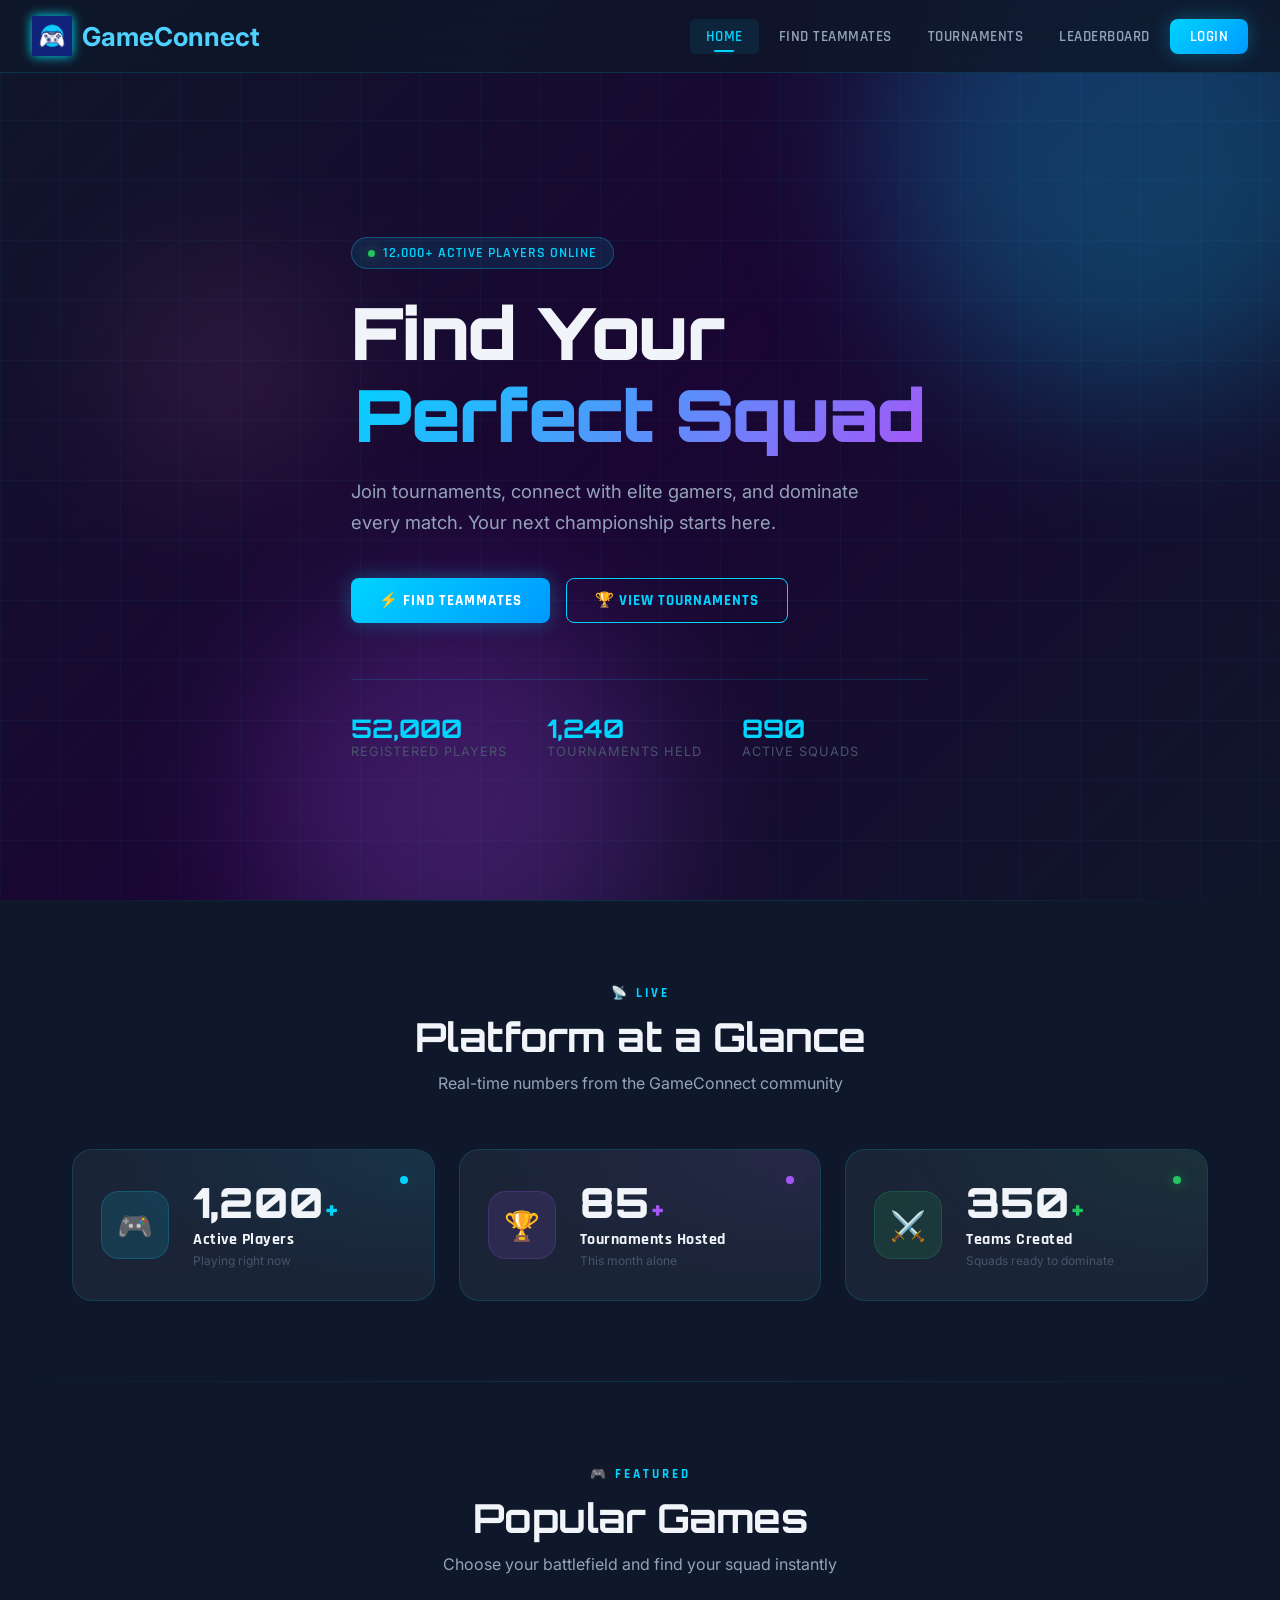
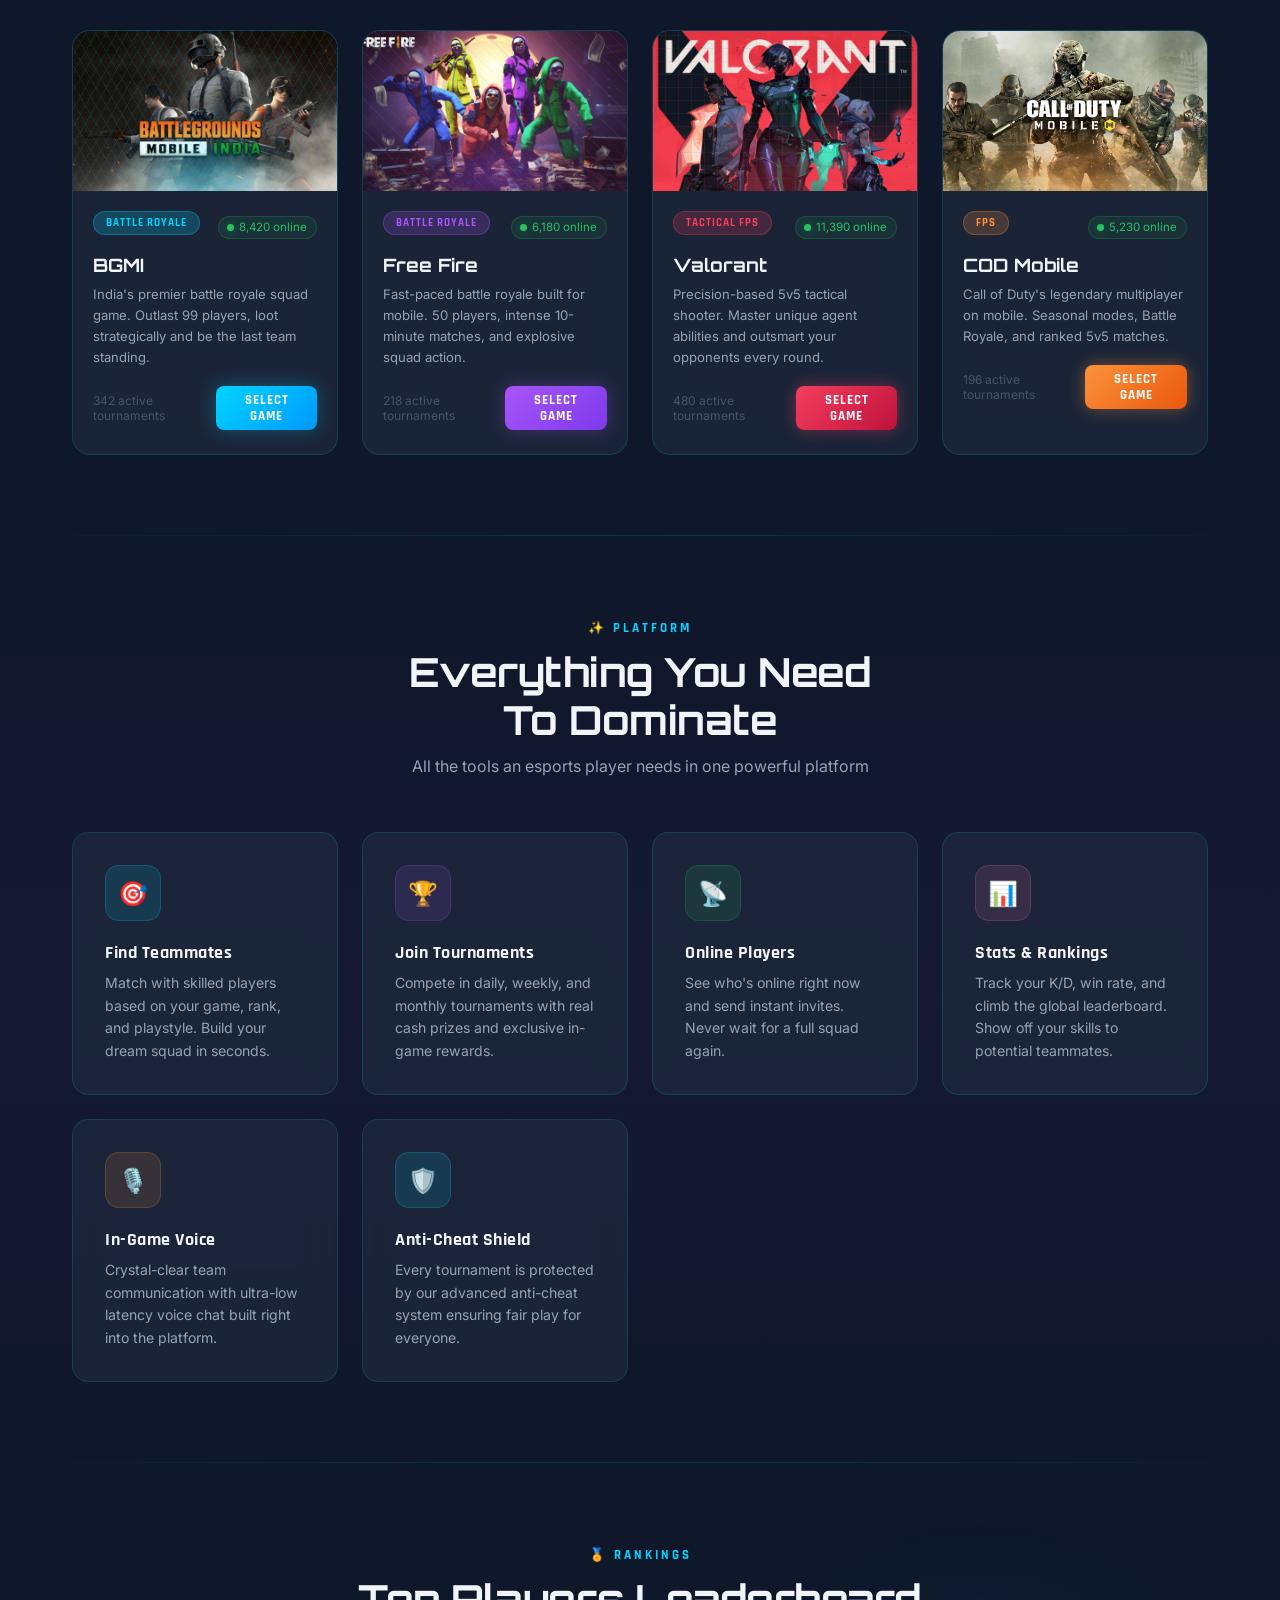
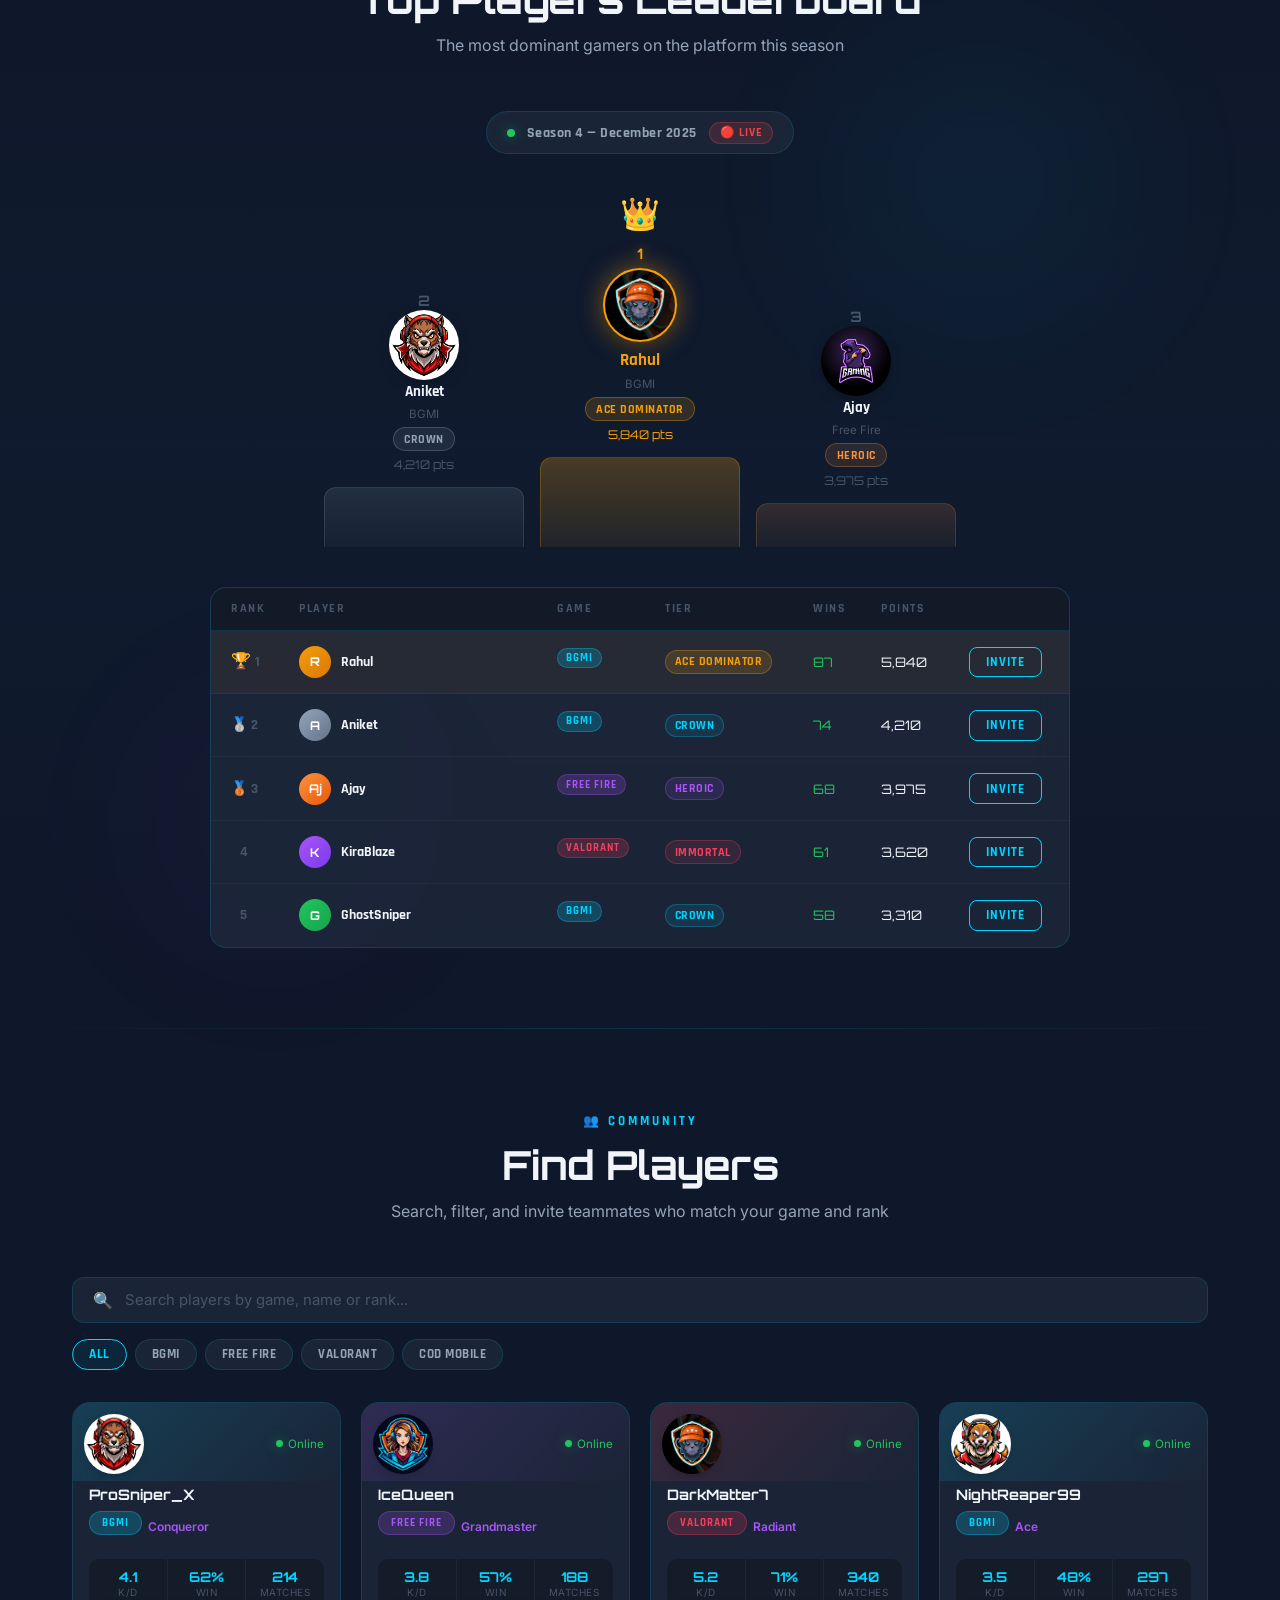
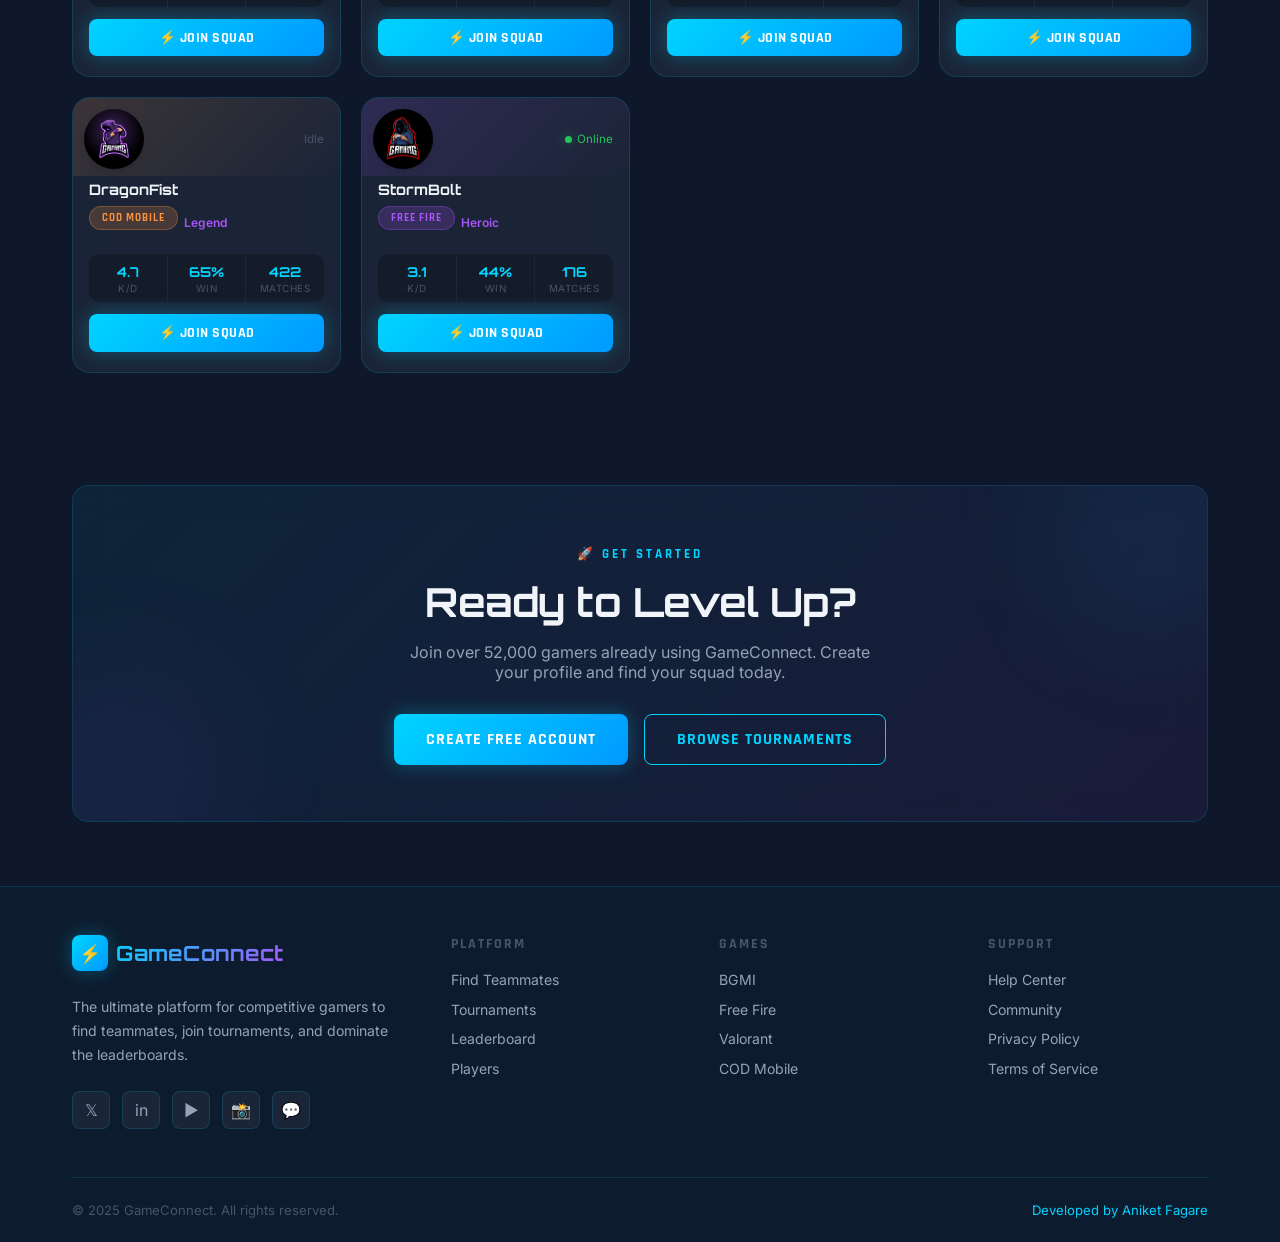
==== commit d7fc49e7: "Final Commit" ====
--- a/index.html
+++ b/index.html
@@ -187,7 +187,7 @@
 
                 <div class="game-card-v2" data-game="valorant">
                     <div class="game-card-v2-img"
-                        style="background-image:url('Frontend/images/valorant.jpg'); background-size:cover; background-position:center;">
+                        style="background-image:url('Frontend/images/Valorant.jpg'); background-size:cover; background-position:center;">
                         <div class="game-card-v2-pattern val-pattern"></div>
                         <div class="game-card-v2-glow glow-red"></div>
                     </div>
